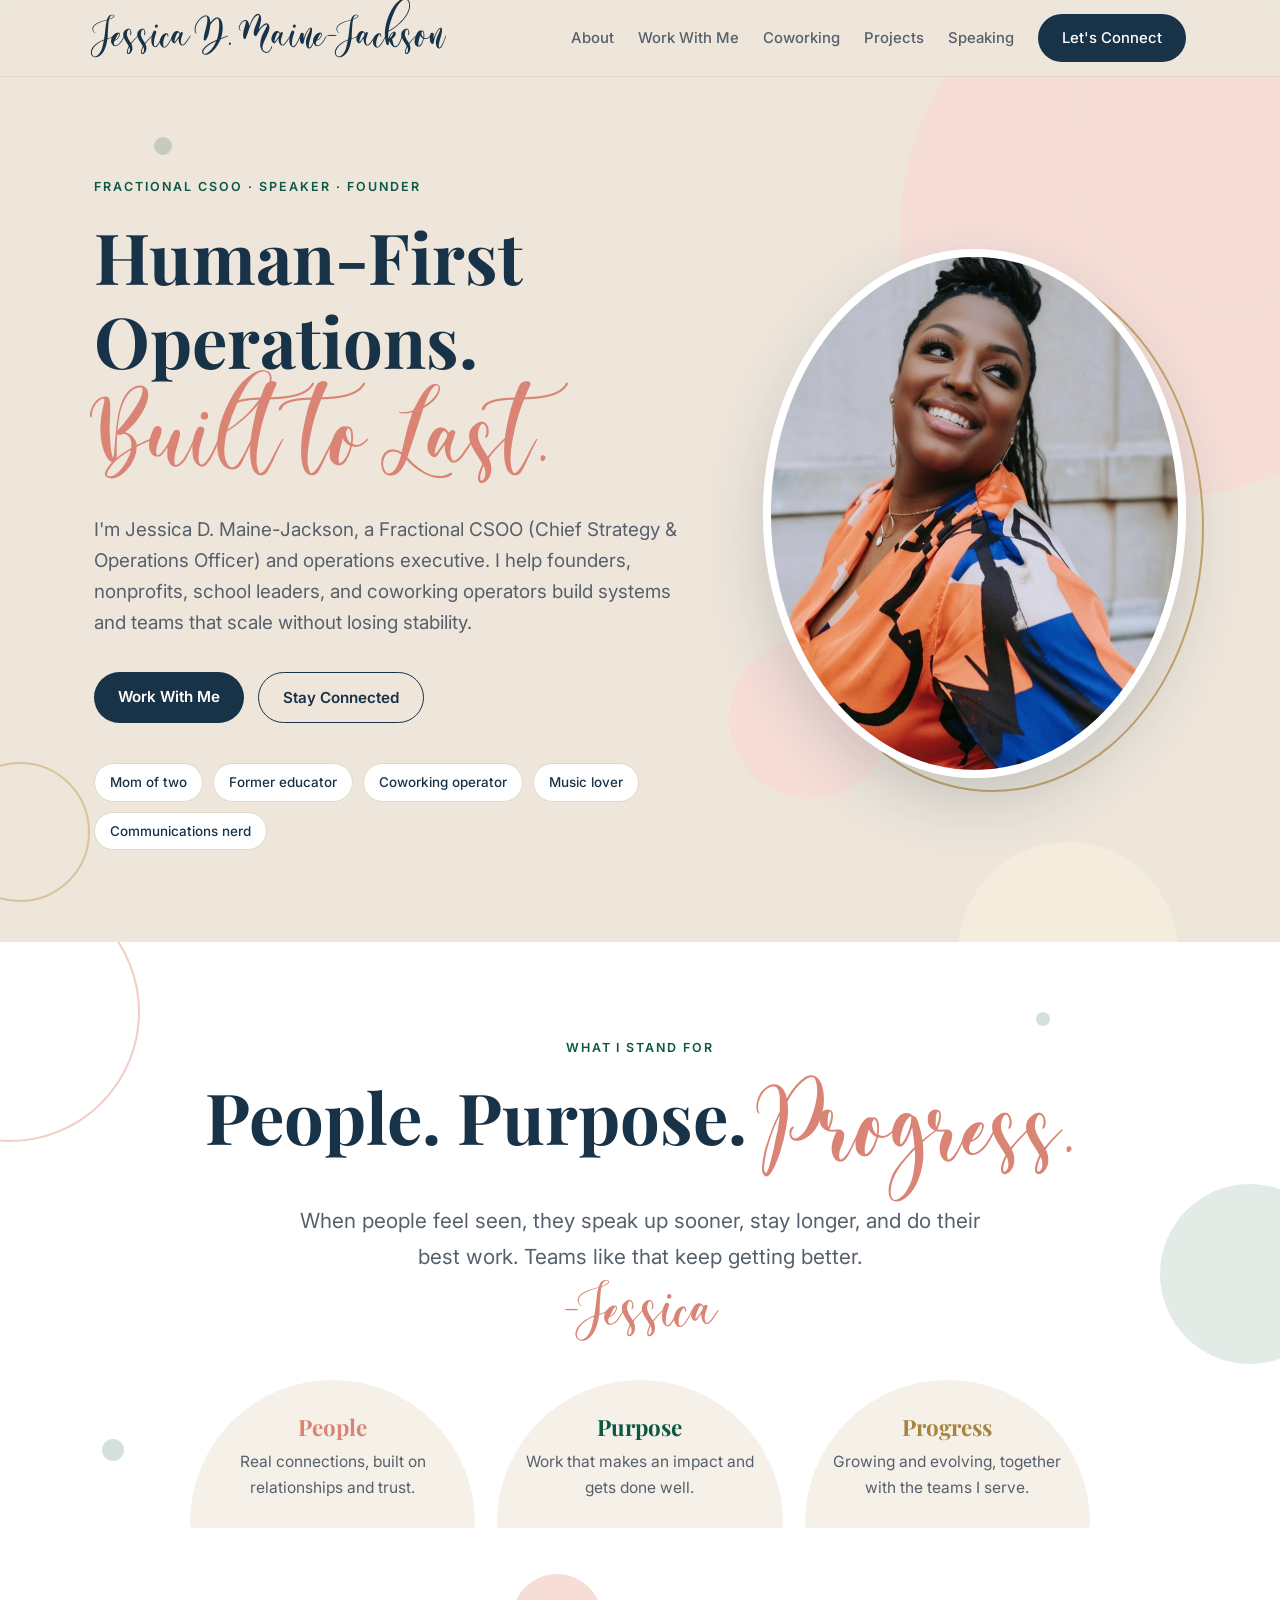
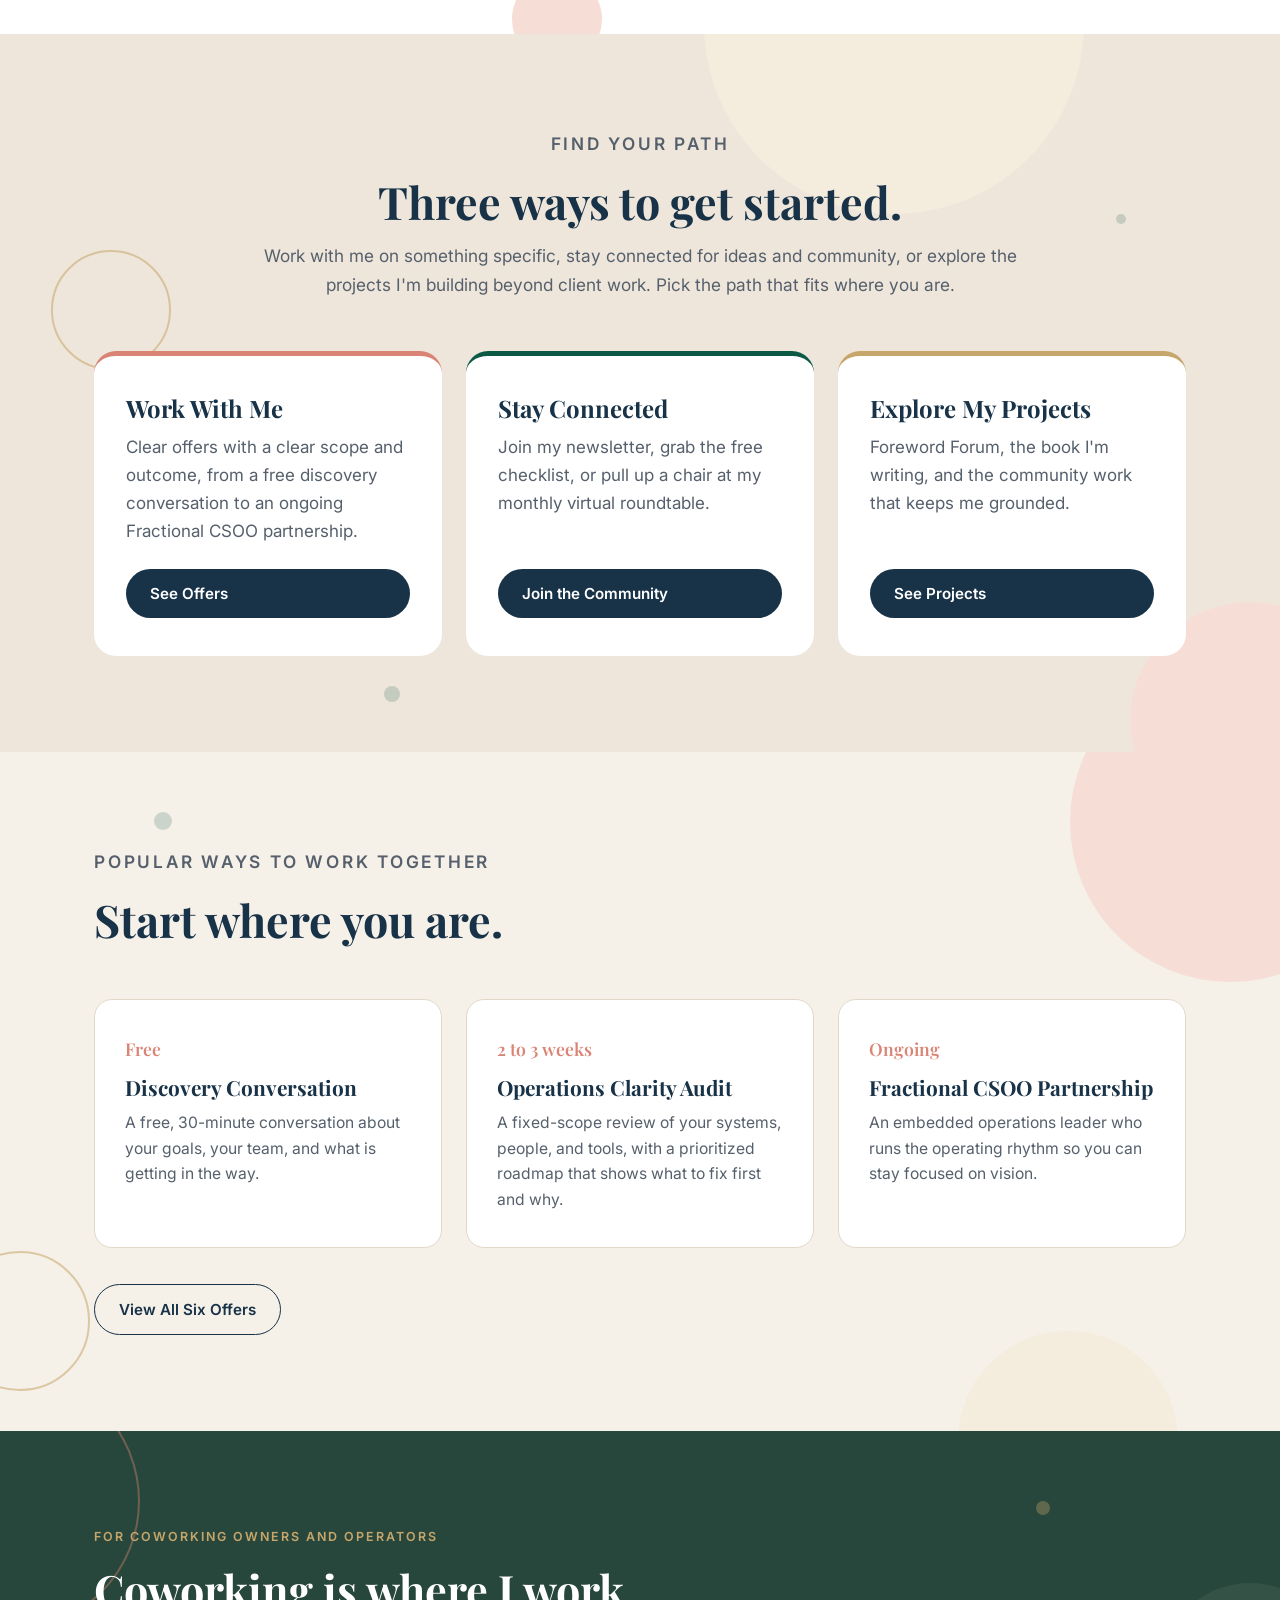
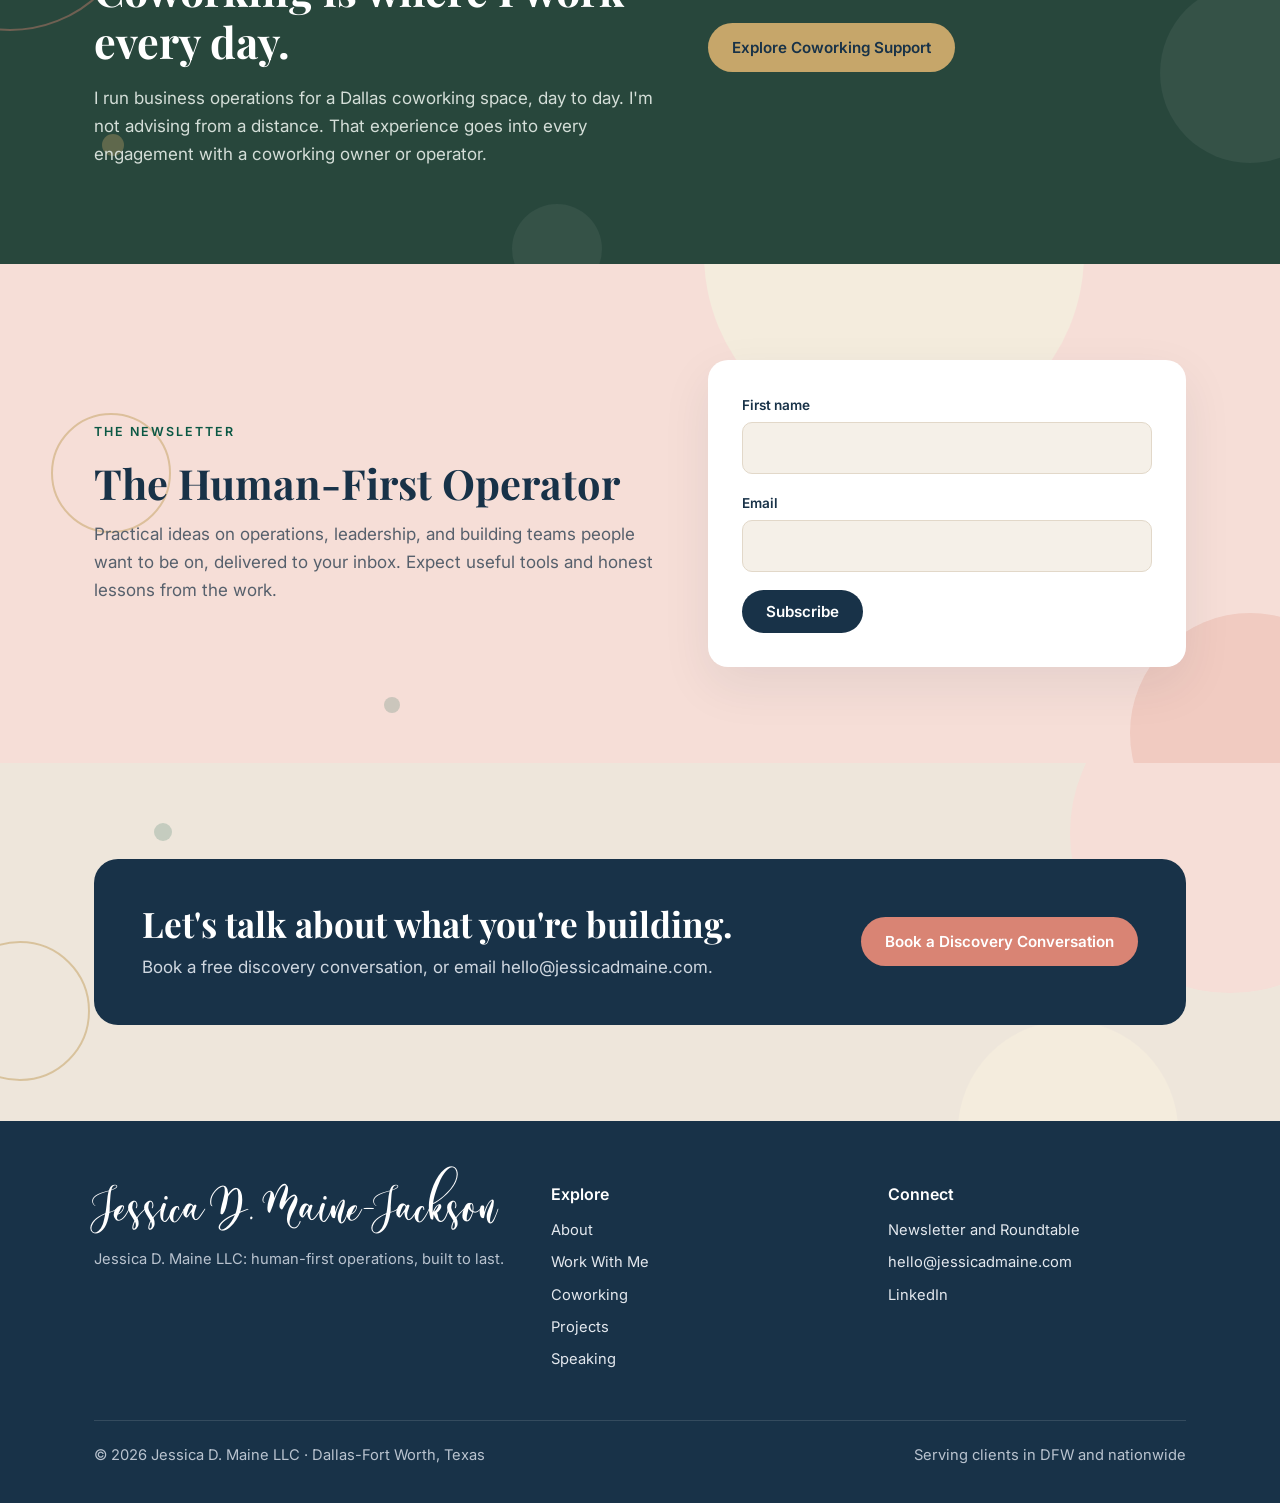
==== index.html @ 0c801dfd "Move -Jessica signature under the brand statement, above the pillars" ====
<!DOCTYPE html>
<html lang="en">
<head>
<meta charset="UTF-8">
<meta name="viewport" content="width=device-width, initial-scale=1.0">
<title>Jessica D. Maine-Jackson | Human-First Operations, Built to Last</title>
<meta name="description" content="Jessica D. Maine-Jackson is a Fractional CSOO (Chief Strategy &amp; Operations Officer) and operations executive helping founders, nonprofits, school leaders, and coworking operators build systems and teams that scale without losing stability.">
<meta property="og:title" content="Jessica D. Maine-Jackson | Human-First Operations. Built to Last.">
<meta property="og:description" content="Fractional CSOO, coworking operator, speaker, and founder. Work with me, stay connected, or explore my projects.">
<meta property="og:url" content="https://jessicadmaine.com">
<link rel="preconnect" href="https://fonts.googleapis.com">
<link rel="preconnect" href="https://fonts.gstatic.com" crossorigin>
<link href="https://fonts.googleapis.com/css2?family=Playfair+Display:ital,wght@0,400;0,600;0,700;1,400&family=Inter:wght@400;500;600&display=swap" rel="stylesheet">
<link rel="stylesheet" href="styles.css">
</head>
<body>

<header>
  <div class="wrap">
    <nav>
      <a href="index.html" class="logo">Jessica D. Maine-Jackson</a>
      <button class="menu-toggle" aria-label="Open menu" onclick="document.querySelector('.links').classList.toggle('open')">&#9776;</button>
      <div class="links">
        <a href="about.html">About</a>
        <a href="work-with-me.html">Work With Me</a>
        <a href="coworking.html">Coworking</a>
        <a href="projects.html">Projects</a>
        <a href="speaking.html">Speaking</a>
        <a href="connect.html" class="btn">Let's Connect</a>
      </div>
    </nav>
  </div>
</header>

<main>
  <section class="hero">
    <div class="bubbles v1" aria-hidden="true"><i class="fill-coral"></i><i class="ring-gold"></i><i class="fill-gold"></i><i class="dot"></i><i class="dot"></i></div>
    <div class="wrap hero-grid">
      <div>
        <p class="eyebrow">Fractional CSOO &middot; Speaker &middot; Founder</p>
        <h1>Human-First Operations. <br><span class="script" style="font-size:1.15em;white-space:nowrap;display:inline-block">Built to Last.</span></h1>
        <p class="lead">I'm Jessica D. Maine-Jackson, a Fractional CSOO (Chief Strategy &amp; Operations Officer) and operations executive. I help founders, nonprofits, school leaders, and coworking operators build systems and teams that scale without losing stability.</p>
        <div class="actions">
          <a href="work-with-me.html" class="btn">Work With Me</a>
          <a href="connect.html" class="btn ghost">Stay Connected</a>
        </div>
        <div class="tags">
          <span>Mom of two</span>
          <span>Former educator</span>
          <span>Coworking operator</span>
          <span>Music lover</span>
          <span>Communications nerd</span>
        </div>
      </div>
      <div class="portrait">
        <img src="images/jessica-headshot.jpg" alt="Jessica D. Maine-Jackson smiling, wearing an orange and blue print top" width="800" height="1000">
      </div>
    </div>
  </section>

  <section class="white">
    <div class="bubbles v2" aria-hidden="true"><i class="ring-coral"></i><i class="fill-sage"></i><i class="fill-coral"></i><i class="dot"></i><i class="dot"></i></div>
    <div class="wrap">
      <p class="eyebrow" style="text-align:center">What I Stand For</p>
      <h2 class="promise-lead">People. Purpose. <span class="script">Progress.</span></h2>
      <p class="promise">When people feel seen, they speak up sooner, stay longer, and do their best work. Teams like that keep getting better.</p>
      <p class="signature promise-sig" style="margin-top:14px">-Jessica</p>
      <div class="pillars">
        <div class="pillar"><h3>People</h3><p>Real connections, built on relationships and trust.</p></div>
        <div class="pillar"><h3>Purpose</h3><p>Work that makes an impact and gets done well.</p></div>
        <div class="pillar"><h3>Progress</h3><p>Growing and evolving, together with the teams I serve.</p></div>
      </div>
    </div>
  </section>

  <section>
    <div class="bubbles v3" aria-hidden="true"><i class="fill-gold"></i><i class="ring-gold"></i><i class="fill-coral"></i><i class="dot"></i><i class="dot"></i></div>
    <div class="wrap">
      <div class="section-head center">
        <p class="eyebrow">Find Your Path</p>
        <h2>Three ways to get started.</h2>
        <p>Work with me on something specific, stay connected for ideas and community, or explore the projects I'm building beyond client work. Pick the path that fits where you are.</p>
      </div>
      <div class="paths">
        <div class="path">
          <h3>Work With Me</h3>
          <p>Clear offers with a clear scope and outcome, from a free discovery conversation to an ongoing Fractional CSOO partnership.</p>
          <a href="work-with-me.html" class="btn">See Offers</a>
        </div>
        <div class="path">
          <h3>Stay Connected</h3>
          <p>Join my newsletter, grab the free checklist, or pull up a chair at my monthly virtual roundtable.</p>
          <a href="connect.html" class="btn">Join the Community</a>
        </div>
        <div class="path">
          <h3>Explore My Projects</h3>
          <p>Foreword Forum, the book I'm writing, and the community work that keeps me grounded.</p>
          <a href="projects.html" class="btn">See Projects</a>
        </div>
      </div>
    </div>
  </section>

  <section class="cream">
    <div class="bubbles v1" aria-hidden="true"><i class="fill-coral"></i><i class="ring-gold"></i><i class="fill-gold"></i><i class="dot"></i><i class="dot"></i></div>
    <div class="wrap">
      <div class="section-head">
        <p class="eyebrow">Popular Ways to Work Together</p>
        <h2>Start where you are.</h2>
      </div>
      <div class="grid-3">
        <div class="card"><div class="num">Free</div><h3>Discovery Conversation</h3><p>A free, 30-minute conversation about your goals, your team, and what is getting in the way.</p></div>
        <div class="card"><div class="num">2 to 3 weeks</div><h3>Operations Clarity Audit</h3><p>A fixed-scope review of your systems, people, and tools, with a prioritized roadmap that shows what to fix first and why.</p></div>
        <div class="card"><div class="num">Ongoing</div><h3>Fractional CSOO Partnership</h3><p>An embedded operations leader who runs the operating rhythm so you can stay focused on vision.</p></div>
      </div>
      <div style="margin-top:36px"><a href="work-with-me.html" class="btn ghost">View All Six Offers</a></div>
    </div>
  </section>

  <section class="dark">
    <div class="bubbles v2" aria-hidden="true"><i class="ring-coral"></i><i class="fill-sage"></i><i class="fill-coral"></i><i class="dot"></i><i class="dot"></i></div>
    <div class="wrap news-strip">
      <div>
        <p class="eyebrow">For Coworking Owners and Operators</p>
        <h2 style="font-size:clamp(2rem,4vw,2.7rem);margin-bottom:16px">Coworking is where I work every day.</h2>
        <p>I run business operations for a Dallas coworking space, day to day. I'm not advising from a distance. That experience goes into every engagement with a coworking owner or operator.</p>
      </div>
      <div class="actions">
        <a href="coworking.html" class="btn gold">Explore Coworking Support</a>
      </div>
    </div>
  </section>

  <section class="coral-bg">
    <div class="bubbles v3" aria-hidden="true"><i class="fill-gold"></i><i class="ring-gold"></i><i class="fill-coral"></i><i class="dot"></i><i class="dot"></i></div>
    <div class="wrap news-strip">
      <div>
        <p class="eyebrow">The Newsletter</p>
        <h2 style="font-size:clamp(2rem,4vw,2.6rem);margin-bottom:12px">The Human-First Operator</h2>
        <p style="color:var(--muted)">Practical ideas on operations, leadership, and building teams people want to be on, delivered to your inbox. Expect useful tools and honest lessons from the work.</p>
      </div>
      <form name="newsletter" method="POST" data-netlify="true" netlify-honeypot="bot-field" class="panel">
        <input type="hidden" name="form-name" value="newsletter">
        <p class="hidden"><label>Leave this blank <input name="bot-field"></label></p>
        <label for="nl-name">First name</label>
        <input id="nl-name" name="first-name">
        <label for="nl-email">Email</label>
        <input id="nl-email" type="email" name="email" required>
        <button type="submit" class="btn">Subscribe</button>
      </form>
    </div>
  </section>

  <section>
    <div class="bubbles v1" aria-hidden="true"><i class="fill-coral"></i><i class="ring-gold"></i><i class="fill-gold"></i><i class="dot"></i><i class="dot"></i></div>
    <div class="wrap">
      <div class="cta-band">
        <div>
          <h2>Let's talk about what you're building.</h2>
          <p>Book a free discovery conversation, or email hello@jessicadmaine.com.</p>
        </div>
        <a href="connect.html#contact" class="btn coral">Book a Discovery Conversation</a>
      </div>
    </div>
  </section>
</main>

<footer>
  <div class="wrap">
    <div class="foot-grid">
      <div>
        <a href="index.html" class="logo">Jessica D. Maine-Jackson</a>
        <p style="margin-top:12px">Jessica D. Maine LLC: human-first operations, built to last.</p>
      </div>
      <div>
        <h4>Explore</h4>
        <ul><li><a href="about.html">About</a></li><li><a href="work-with-me.html">Work With Me</a></li><li><a href="coworking.html">Coworking</a></li><li><a href="projects.html">Projects</a></li><li><a href="speaking.html">Speaking</a></li></ul>
      </div>
      <div>
        <h4>Connect</h4>
        <ul><li><a href="connect.html">Newsletter and Roundtable</a></li><li><a href="mailto:hello@jessicadmaine.com">hello@jessicadmaine.com</a></li><li><a href="https://www.linkedin.com/in/jessicadmaine" target="_blank" rel="noopener">LinkedIn</a></li></ul>
      </div>
    </div>
    <div class="foot-bottom"><span>&copy; 2026 Jessica D. Maine LLC &middot; Dallas-Fort Worth, Texas</span><span>Serving clients in DFW and nationwide</span></div>
  </div>
</footer>

</body>
</html>
---- styles.css ----
/* Jessica D. Maine brand styles
   Palette: Soft Linen, Navy, Muted Coral, Forest Green, Classic Gold, Emerald #0B5844
   Fonts: Almond Whisp (script accents), Playfair Display (headings), Inter (body) */
@font-face{font-family:'Almond Whisp';src:url('fonts/AlmondWhisp.woff2') format('woff2'),url('fonts/AlmondWhisp.woff') format('woff');font-weight:400;font-style:normal;font-display:swap}
:root{
  --linen:#EEE6DB; --navy:#183248; --coral:#D98474; --forest:#28473C; --gold:#C6A66A; --emerald:#0B5844;
  --ink:#132536; --gold-soft:#F4ECDD; --coral-soft:#F6DED7; --cream:#F5F0E8; --stone:#E2D8C9;
  --muted:#56606c; --white:#fff; --sage:#E3EBE6;
}
*{box-sizing:border-box;margin:0;padding:0}
html{scroll-behavior:smooth}
body{font-family:Inter,system-ui,sans-serif;color:var(--ink);background:var(--linen);line-height:1.65;font-size:17px}
h1,h2,h3,h4{font-family:'Playfair Display',Georgia,serif;color:var(--navy);line-height:1.2}
a{color:inherit}
img{max-width:100%;display:block}
.wrap{max-width:1140px;margin:0 auto;padding:0 24px}
.script{font-family:'Almond Whisp',cursive;font-weight:400;color:var(--coral)}
.signature{font-family:'Almond Whisp',cursive;font-size:3rem;color:var(--coral);line-height:1;margin-top:24px}
.eyebrow{text-transform:uppercase;letter-spacing:.16em;font-size:.78rem;font-weight:600;color:var(--emerald);margin-bottom:16px}
.dark .eyebrow{color:var(--gold)}

/* Header */
header{position:sticky;top:0;z-index:30;background:rgba(238,230,219,.95);backdrop-filter:blur(6px);border-bottom:1px solid var(--stone)}
nav{display:flex;align-items:center;justify-content:space-between;height:76px}
.logo{font-family:'Almond Whisp',cursive;font-size:2.1rem;color:var(--navy);text-decoration:none;line-height:1.3;white-space:nowrap}
.logo span{color:var(--coral)}
.links{display:flex;gap:24px;align-items:center}
.links a{text-decoration:none;font-size:.93rem;font-weight:500;color:var(--muted)}
.links a:hover,.links a.active{color:var(--navy)}
.links a.active{border-bottom:2px solid var(--coral);padding-bottom:2px}
.menu-toggle{display:none;background:none;border:none;font-size:1.6rem;color:var(--navy);cursor:pointer}

/* Buttons */
.btn{display:inline-block;background:var(--navy);color:var(--white)!important;padding:12px 24px;border-radius:999px;text-decoration:none;font-weight:600;font-size:.95rem;border:none;cursor:pointer;transition:background .2s;font-family:Inter,sans-serif}
.btn:hover{background:var(--coral)}
.btn.ghost{background:transparent;color:var(--navy)!important;border:1.5px solid var(--navy)}
.btn.ghost:hover{background:var(--navy);color:var(--white)!important}
.btn.gold{background:var(--gold);color:var(--navy)!important}
.btn.gold:hover{background:var(--white)}
.btn.coral{background:var(--coral)}
.btn.coral:hover{background:var(--navy)}
.actions{display:flex;gap:14px;flex-wrap:wrap}

/* Sections */
section{padding:96px 0}
.section-head{max-width:760px;margin-bottom:52px}
.section-head.center{margin-left:auto;margin-right:auto;text-align:center}
.section-head h2{font-size:clamp(2rem,4vw,2.8rem);margin-bottom:14px}
.section-head p{color:var(--muted);font-size:1.08rem}
.white{background:var(--white)}
.cream{background:var(--cream)}
.sage{background:var(--sage)}
.coral-bg{background:var(--coral-soft)}
.dark{background:var(--forest);color:#eef2ef}
.dark.navy{background:var(--navy)}
.dark h2,.dark h3{color:var(--white)}
.dark p{color:#d4ded8}

/* Hero */
.hero{padding:100px 0 92px;position:relative;overflow:hidden}
.hero:after{content:"";position:absolute;right:-160px;top:-120px;width:540px;height:540px;border-radius:50%;background:var(--coral-soft);z-index:-1}
.hero-grid{display:grid;grid-template-columns:1.45fr 1fr;gap:56px;align-items:center}
.hero h1{font-size:clamp(2.6rem,6vw,4.4rem);margin-bottom:24px}
.hero p.lead{font-size:1.18rem;color:var(--muted);max-width:640px;margin-bottom:34px}
.page-hero{padding:88px 0 64px}
.page-hero h1{font-size:clamp(2.4rem,5vw,3.6rem);margin-bottom:18px;max-width:820px}
.page-hero p{font-size:1.15rem;color:var(--muted);max-width:720px}
.portrait{position:relative;aspect-ratio:4/5;width:100%;max-width:440px;margin:0 auto}
.portrait:before{content:"";position:absolute;inset:0;border-radius:50%;border:2px solid var(--gold);transform:translate(18px,14px);z-index:0}
.portrait:after{content:"";position:absolute;width:38%;aspect-ratio:1;border-radius:50%;background:var(--coral-soft);left:-8%;bottom:-4%;z-index:0}
.portrait img{position:relative;z-index:1;width:100%;height:100%;object-fit:cover;object-position:50% 20%;border-radius:50%;border:8px solid var(--white);box-shadow:0 24px 60px rgba(24,50,72,.18)}
.portrait.small{max-width:280px;margin:0 0 36px}
.tags{display:flex;flex-wrap:wrap;gap:10px;margin-top:40px}
.tags span{background:var(--white);border:1px solid var(--stone);border-radius:999px;padding:7px 15px;font-size:.84rem;font-weight:500;color:var(--navy)}

/* Brand promise */
.promise{font-family:'Playfair Display',serif;font-size:clamp(1.5rem,3vw,2.1rem);line-height:1.45;color:var(--navy);max-width:900px;margin:0 auto;text-align:center}
.promise-sig{text-align:center}

/* Three paths */
.paths{display:grid;grid-template-columns:repeat(3,1fr);gap:24px}
.path{background:var(--white);border-radius:22px;padding:38px 32px;display:flex;flex-direction:column;border-top:5px solid var(--coral)}
.path:nth-child(2){border-top-color:var(--emerald)}
.path:nth-child(3){border-top-color:var(--gold)}
.path h3{font-size:1.5rem;margin-bottom:10px}
.path p{color:var(--muted);margin-bottom:24px;flex:1}

/* Cards */
.grid-2{display:grid;grid-template-columns:1fr 1fr;gap:24px}
.grid-3{display:grid;grid-template-columns:repeat(3,1fr);gap:24px}
.grid-4{display:grid;grid-template-columns:repeat(4,1fr);gap:22px}
.card{background:var(--white);border:1px solid var(--stone);border-radius:18px;padding:34px 30px;transition:transform .2s,box-shadow .2s}
.card:hover{transform:translateY(-4px);box-shadow:0 16px 40px rgba(24,50,72,.08)}
.card .num{font-family:'Playfair Display',serif;color:var(--coral);font-size:1.1rem;font-weight:600;margin-bottom:12px}
.card h3{font-size:1.3rem;margin-bottom:10px}
.card p{color:var(--muted);font-size:.98rem}
.dark .card-outline{border:1px solid rgba(255,255,255,.2);border-radius:18px;padding:30px}
.dark .card-outline .num{font-family:'Playfair Display',serif;color:var(--gold);font-weight:600;margin-bottom:10px}
.dark .card-outline h3{font-size:1.25rem;margin-bottom:10px}
.dark .card-outline p{font-size:.97rem}

/* Offers */
.offers{display:grid;grid-template-columns:repeat(2,1fr);gap:28px}
.offer{background:var(--white);border-radius:22px;padding:40px 36px;display:flex;flex-direction:column;border:1px solid var(--stone);position:relative}
.offer.featured{border:2px solid var(--coral)}
.offer .badge{position:absolute;top:-13px;left:32px;background:var(--coral);color:var(--white);font-size:.75rem;font-weight:600;letter-spacing:.08em;text-transform:uppercase;padding:5px 12px;border-radius:999px}
.offer h3{font-size:1.55rem;margin-bottom:6px}
.offer .for{font-style:italic;color:var(--emerald);font-size:.95rem;margin-bottom:16px}
.offer p{color:var(--muted);margin-bottom:18px}
.offer ul{list-style:none;margin-bottom:26px;flex:1}
.offer li{padding:7px 0 7px 26px;position:relative;font-size:.95rem;border-bottom:1px solid var(--cream)}
.offer li:before{content:"";position:absolute;left:0;top:15px;width:10px;height:10px;border-radius:50%;background:var(--gold)}
.offer .price{display:flex;justify-content:space-between;align-items:center;gap:16px;flex-wrap:wrap;padding-top:20px;border-top:1px solid var(--stone)}
.offer .price strong{font-family:'Playfair Display',serif;font-size:1.25rem;color:var(--navy)}
.offer .price small{display:block;font-size:.78rem;color:var(--muted);font-weight:500;text-transform:uppercase;letter-spacing:.08em}

/* FAQ */
.faq{max-width:820px;margin:0 auto}
.faq details{background:var(--white);border-radius:14px;padding:20px 26px;margin-bottom:14px;border:1px solid var(--stone)}
.faq summary{font-family:'Playfair Display',serif;font-size:1.15rem;color:var(--navy);cursor:pointer;font-weight:600}
.faq details p{margin-top:12px;color:var(--muted)}

/* About */
.about-grid{display:grid;grid-template-columns:1fr 1.5fr;gap:64px;align-items:start}
.quote{font-family:'Playfair Display',Georgia,serif;font-style:italic;font-size:1.9rem;line-height:1.35;color:var(--navy);border-left:4px solid var(--coral);padding-left:24px;position:sticky;top:120px}
.prose p{margin-bottom:18px}
.stats{display:grid;grid-template-columns:repeat(3,1fr);gap:18px;margin:30px 0}
.stat{background:var(--cream);border-radius:14px;padding:22px;text-align:center}
.stat strong{display:block;font-family:'Playfair Display',serif;font-size:2rem;color:var(--emerald)}
.stat small{color:var(--muted);font-size:.85rem}
.creds{display:flex;flex-wrap:wrap;gap:10px}
.creds span{background:var(--gold-soft);border-radius:999px;padding:7px 15px;font-size:.84rem;font-weight:600;color:var(--navy)}
.human-card{background:var(--white);border-radius:20px;padding:30px 26px}
.human-card .icon{width:46px;height:46px;border-radius:50%;background:var(--coral-soft);display:flex;align-items:center;justify-content:center;font-family:'Playfair Display',serif;font-size:1.3rem;color:var(--emerald);margin-bottom:18px}
.human-card h3{font-size:1.2rem;margin-bottom:10px}
.human-card p{color:var(--muted);font-size:.95rem}
.approach div.step{border-top:3px solid var(--gold);padding-top:22px}
.approach h3{font-size:1.35rem;margin-bottom:10px}
.approach p{color:var(--muted)}

/* Projects */
.project{display:grid;grid-template-columns:1fr 1.4fr;gap:48px;align-items:center;background:var(--white);border-radius:24px;padding:48px;margin-bottom:28px}
.project .visual{aspect-ratio:4/3;border-radius:18px;display:flex;align-items:center;justify-content:center;text-align:center;padding:24px}
.project .visual span{font-family:'Almond Whisp',cursive;font-size:3rem;line-height:1.1}
.project .status{display:inline-block;font-size:.75rem;font-weight:600;letter-spacing:.1em;text-transform:uppercase;padding:5px 12px;border-radius:999px;margin-bottom:14px}
.status.live{background:var(--sage);color:var(--emerald)}
.status.progress{background:var(--gold-soft);color:#8a6a2c}
.status.ongoing{background:var(--coral-soft);color:#a24f3f}
.project h3{font-size:1.8rem;margin-bottom:12px}
.project p{color:var(--muted);margin-bottom:22px}

/* Connect blocks */
.connect-block{background:var(--white);border-radius:22px;padding:38px 34px;display:flex;flex-direction:column}
.connect-block h3{font-size:1.5rem;margin-bottom:10px}
.connect-block p{color:var(--muted);margin-bottom:20px}
.connect-block form{margin-top:auto;padding:0;box-shadow:none;background:none}
.inline-form{display:flex;gap:10px;flex-wrap:wrap}
.inline-form input{flex:1;min-width:180px;margin-bottom:0}
.topics{display:grid;grid-template-columns:1fr 1fr;gap:20px}
.topic{background:var(--white);border-radius:18px;padding:28px;border-left:4px solid var(--coral)}
.topic h3{font-size:1.2rem;margin-bottom:8px}
.topic p{color:var(--muted);font-size:.96rem}

/* Forms */
form.panel{background:var(--white);border-radius:20px;padding:34px;box-shadow:0 18px 50px rgba(24,50,72,.08)}
label{display:block;font-size:.85rem;font-weight:600;color:var(--navy);margin-bottom:6px}
input,select,textarea{width:100%;font:inherit;font-size:.97rem;padding:12px 14px;border:1px solid var(--stone);border-radius:10px;margin-bottom:18px;background:var(--cream)}
input:focus,select:focus,textarea:focus{outline:2px solid var(--coral);border-color:transparent}
textarea{min-height:120px;resize:vertical}
.hidden{display:none}
.contact-grid{display:grid;grid-template-columns:1fr 1fr;gap:56px}

/* CTA band */
.cta-band{display:flex;justify-content:space-between;align-items:center;gap:24px;flex-wrap:wrap;background:var(--navy);border-radius:24px;padding:44px 48px}
.cta-band h2{color:var(--white);font-size:clamp(1.6rem,3vw,2.2rem);max-width:640px}
.cta-band p{color:#cfd7e0;margin-top:8px}

/* Newsletter strip */
.news-strip{display:grid;grid-template-columns:1.2fr 1fr;gap:40px;align-items:center}

/* Footer */
footer{background:var(--navy);color:#b9c3cf;padding:64px 0 36px;font-size:.92rem}
.foot-grid{display:grid;grid-template-columns:1.4fr 1fr 1fr;gap:40px;margin-bottom:40px}
footer .logo{color:var(--white);font-size:2.4rem}
footer h4{color:var(--white);font-size:1rem;margin-bottom:14px;font-family:Inter,sans-serif;font-weight:600}
footer ul{list-style:none}
footer li{margin-bottom:8px}
footer a{color:#e3e8ee;text-decoration:none}
footer a:hover{color:var(--gold)}
.foot-bottom{border-top:1px solid rgba(255,255,255,.12);padding-top:22px;display:flex;justify-content:space-between;flex-wrap:wrap;gap:12px}

@media (max-width:980px){
  .hero-grid,.about-grid,.contact-grid,.project,.news-strip{grid-template-columns:1fr;gap:36px}
  .portrait{max-width:340px}
  .quote{position:static}
  .grid-3,.grid-4,.paths{grid-template-columns:1fr 1fr}
  .offers,.topics{grid-template-columns:1fr}
  .foot-grid{grid-template-columns:1fr 1fr}
  .menu-toggle{display:block}
  .links{display:none;position:absolute;top:76px;left:0;right:0;background:var(--linen);flex-direction:column;padding:24px;border-bottom:1px solid var(--stone)}
  .links.open{display:flex}
  .project{padding:32px}
}
@media (max-width:640px){
  .grid-2,.grid-3,.grid-4,.paths,.stats,.foot-grid{grid-template-columns:1fr}
  section{padding:72px 0}
  .hero{padding:64px 0}
  .cta-band{padding:32px}
}

/* Decorative background bubbles */
section{position:relative;overflow:hidden}
section>.wrap{position:relative;z-index:1}
.bubbles{position:absolute;inset:0;pointer-events:none;z-index:0}
.bubbles i{position:absolute;display:block;border-radius:50%}
.bubbles i.fill-coral{background:var(--coral-soft)}
.bubbles i.fill-gold{background:var(--gold-soft)}
.bubbles i.fill-sage{background:var(--sage)}
.bubbles i.ring-gold{border:2px solid var(--gold);opacity:.55}
.bubbles i.ring-coral{border:2px solid var(--coral);opacity:.4}
.bubbles i.dot{background:var(--emerald);opacity:.18}
.white .bubbles i.fill-gold,.cream .bubbles i.fill-gold{background:var(--gold-soft)}
.sage .bubbles i.fill-sage{background:#d3dfd7}
.coral-bg .bubbles i.fill-coral{background:#f1cbc1}
.dark .bubbles i.fill-coral,.dark .bubbles i.fill-gold,.dark .bubbles i.fill-sage{background:rgba(255,255,255,.06)}
.dark .bubbles i.dot{background:var(--gold);opacity:.35}
.bubbles.v1 i:nth-child(1){width:320px;height:320px;right:-110px;top:-90px}
.bubbles.v1 i:nth-child(2){width:140px;height:140px;left:-50px;bottom:40px}
.bubbles.v1 i:nth-child(3){width:220px;height:220px;right:8%;bottom:-120px}
.bubbles.v1 i:nth-child(4){width:18px;height:18px;left:12%;top:60px}
.bubbles.v1 i:nth-child(5){width:12px;height:12px;right:30%;top:40%}
.bubbles.v2 i:nth-child(1){width:260px;height:260px;left:-120px;top:-60px}
.bubbles.v2 i:nth-child(2){width:180px;height:180px;right:-60px;top:35%}
.bubbles.v2 i:nth-child(3){width:90px;height:90px;left:40%;bottom:-30px}
.bubbles.v2 i:nth-child(4){width:14px;height:14px;right:18%;top:70px}
.bubbles.v2 i:nth-child(5){width:22px;height:22px;left:8%;bottom:25%}
.bubbles.v3 i:nth-child(1){width:380px;height:380px;left:55%;top:-200px}
.bubbles.v3 i:nth-child(2){width:120px;height:120px;left:4%;top:30%}
.bubbles.v3 i:nth-child(3){width:240px;height:240px;right:-90px;bottom:-90px}
.bubbles.v3 i:nth-child(4){width:16px;height:16px;left:30%;bottom:50px}
.bubbles.v3 i:nth-child(5){width:10px;height:10px;right:12%;top:25%}
@media (max-width:640px){.bubbles i:nth-child(1){transform:scale(.6)}.bubbles i:nth-child(3){transform:scale(.6)}}

/* Brand promise: People. Purpose. Progress. */
.promise-lead{text-align:center;font-size:clamp(2.6rem,6vw,4.4rem);margin-bottom:22px}
.promise-lead .script{font-size:1.15em;white-space:nowrap}
.promise{font-family:Inter,system-ui,sans-serif;font-size:clamp(1.1rem,2vw,1.3rem);line-height:1.7;color:var(--muted);max-width:720px}
.pillars{display:grid;grid-template-columns:repeat(3,1fr);gap:22px;max-width:900px;margin:44px auto 10px}
.pillar{text-align:center;background:var(--cream);border-radius:999px 999px 24px 24px;padding:34px 22px 28px}
.pillar h3{font-size:1.4rem;margin-bottom:8px}
.pillar:nth-child(1) h3{color:var(--coral)}
.pillar:nth-child(2) h3{color:var(--emerald)}
.pillar:nth-child(3) h3{color:#a7843f}
.pillar p{color:var(--muted);font-size:.97rem}
@media (max-width:760px){.pillars{grid-template-columns:1fr}}
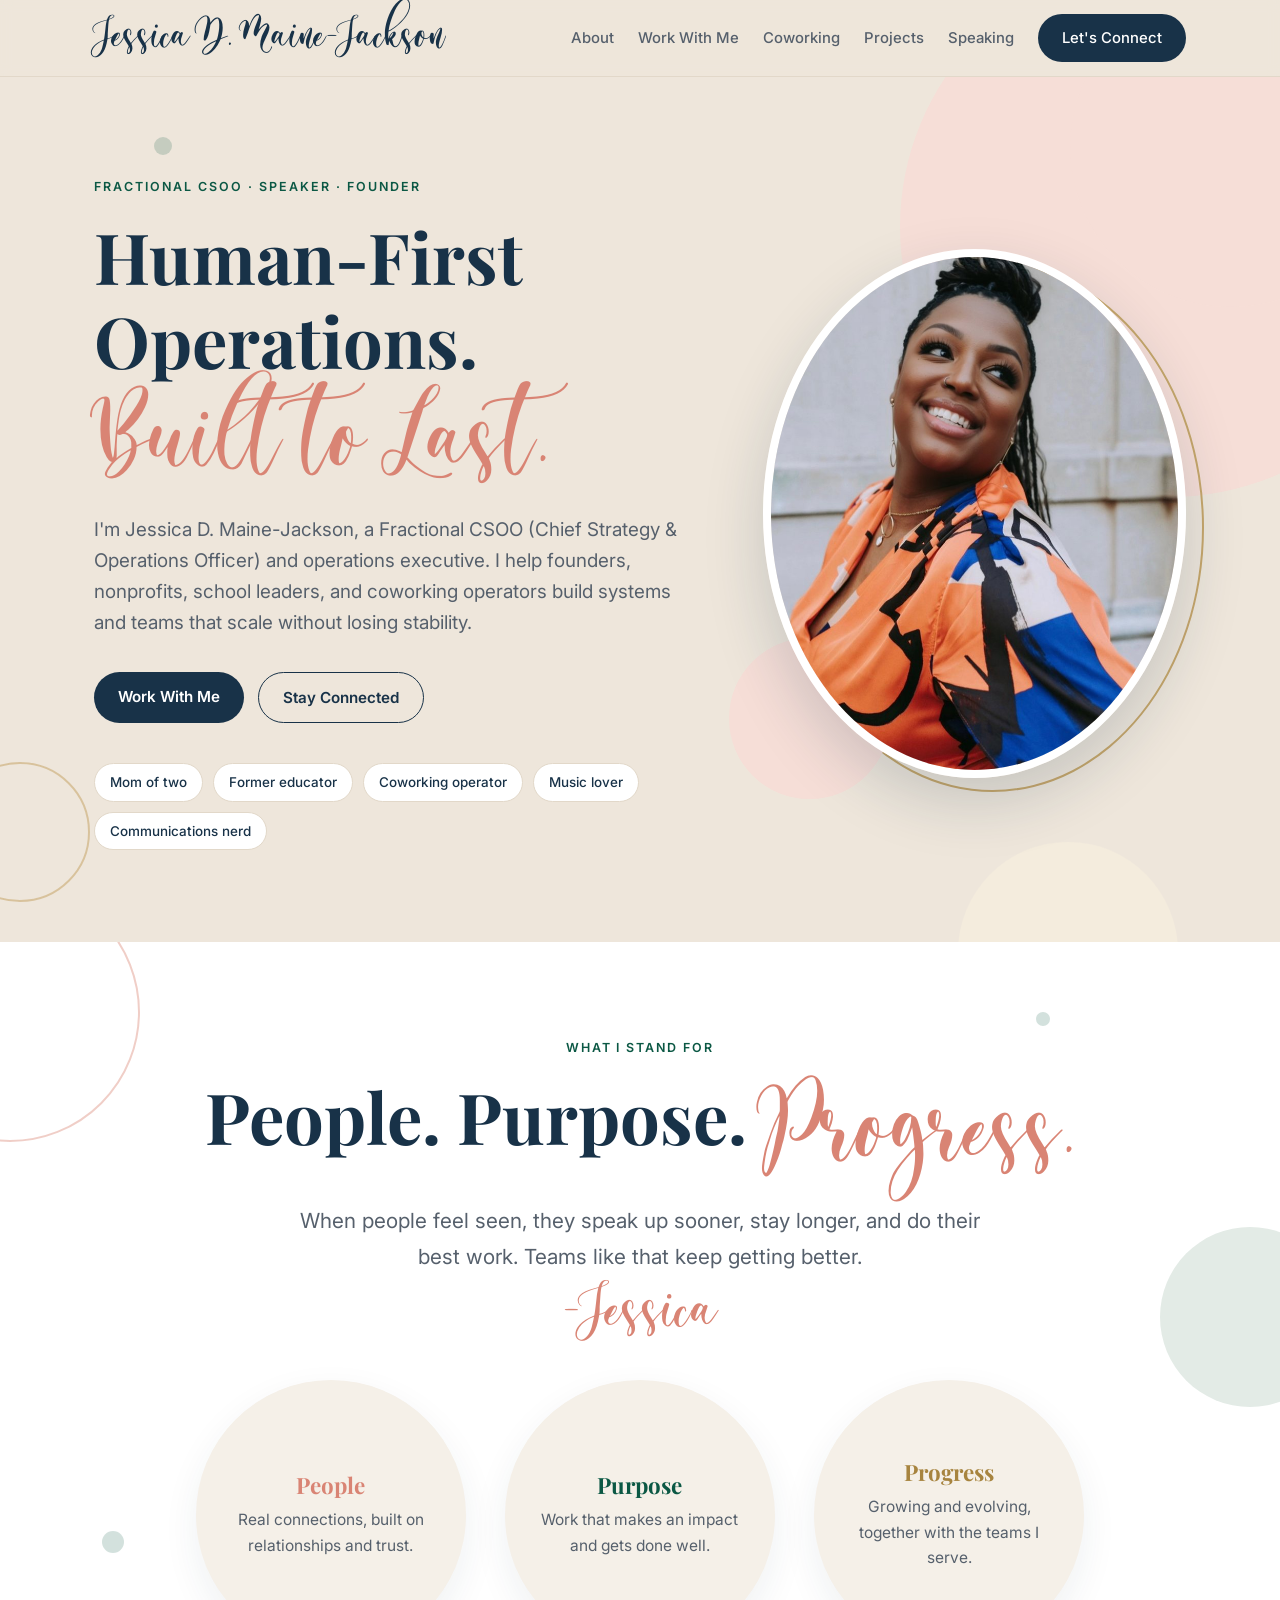
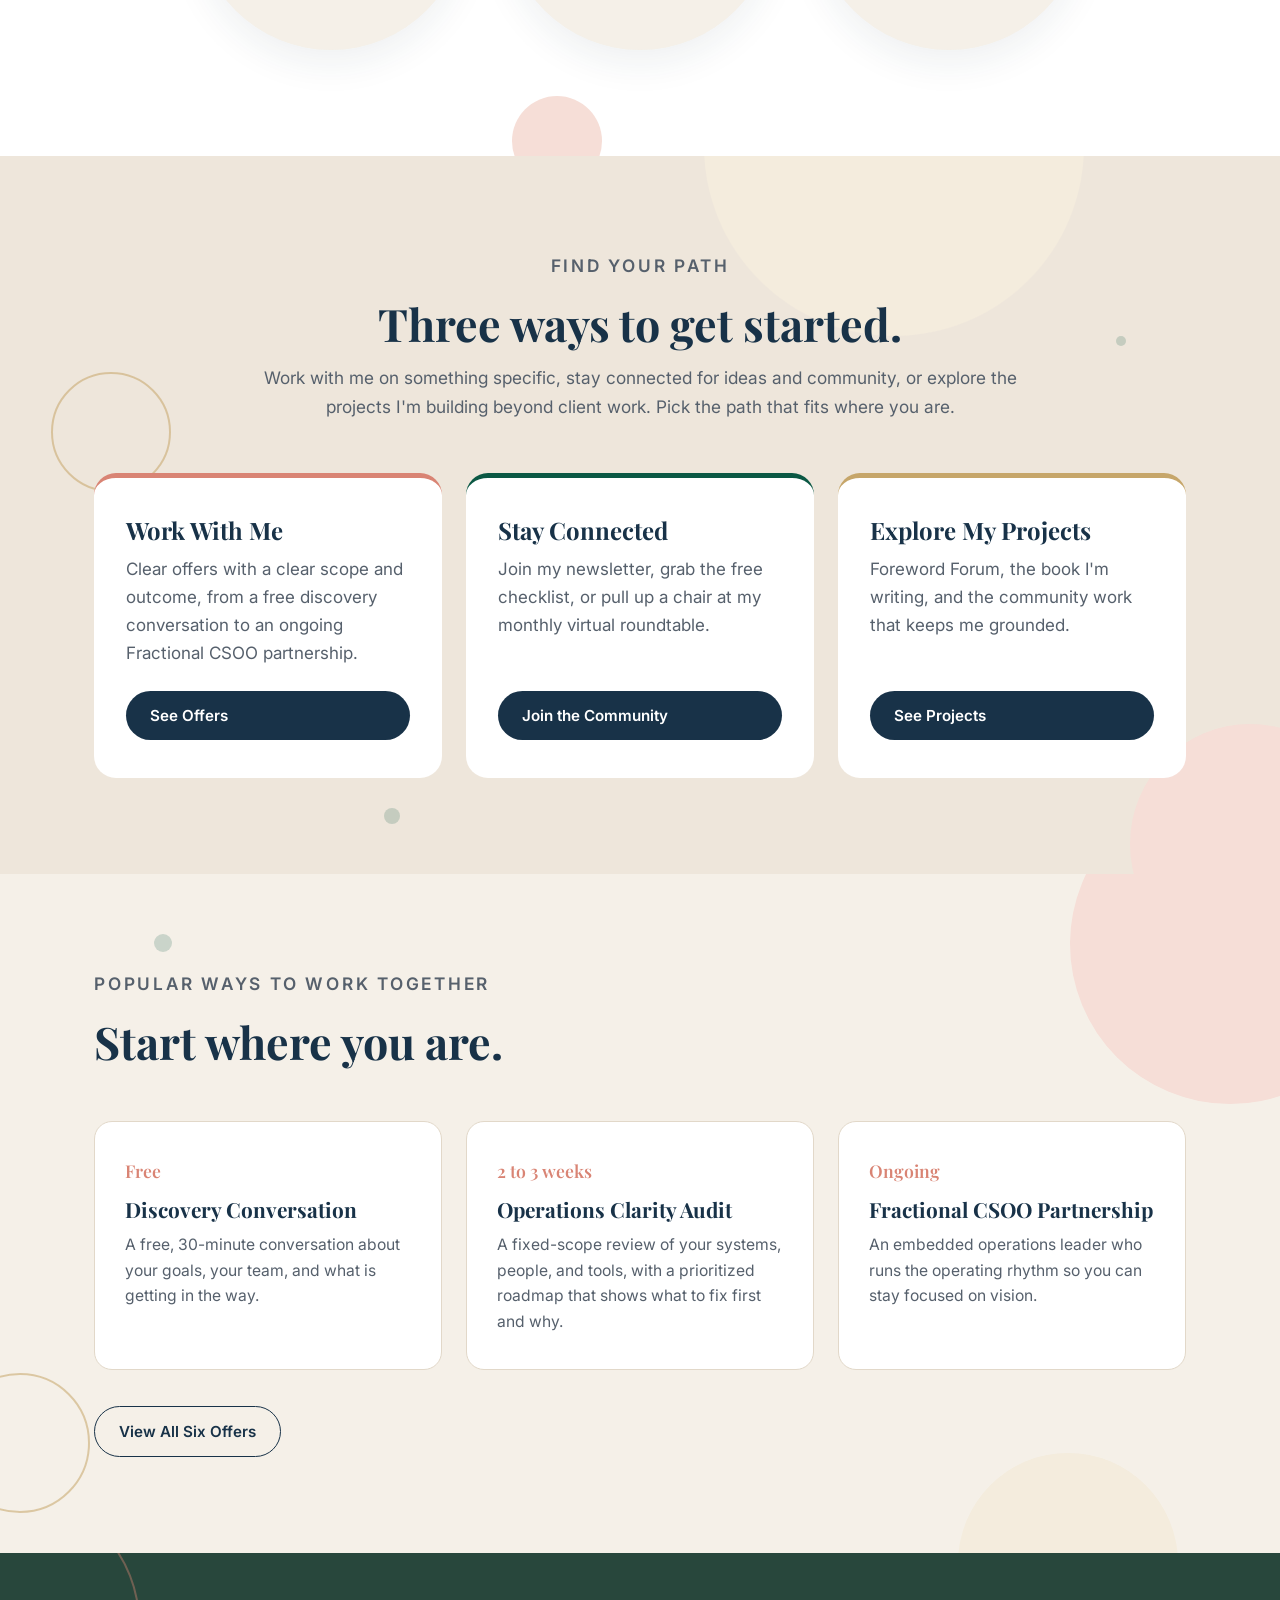
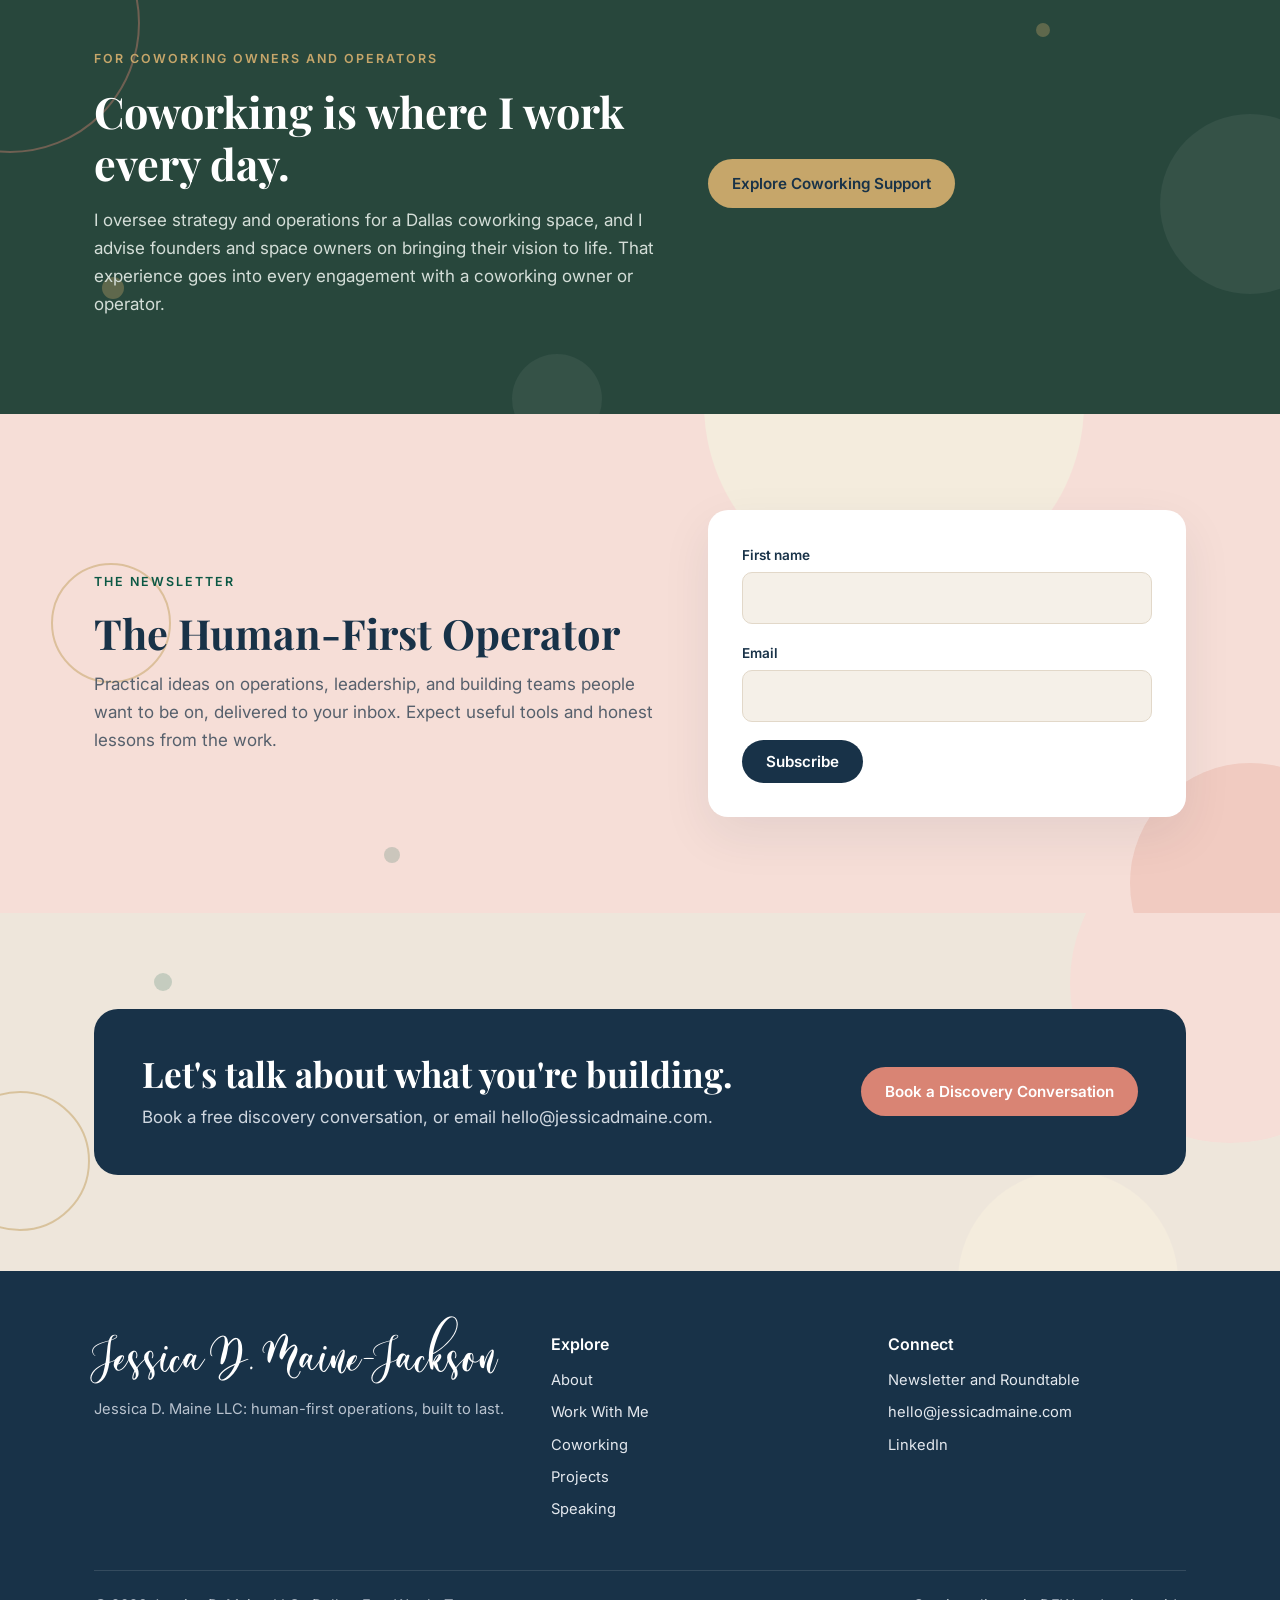
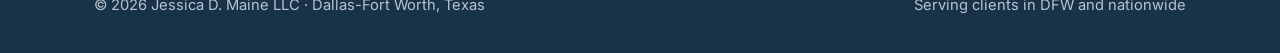
==== commit f8fcf367: "Correct coworking role: oversee strategy and operations, advise founders and space owners" ====
--- a/index.html
+++ b/index.html
@@ -123,7 +123,7 @@
       <div>
         <p class="eyebrow">For Coworking Owners and Operators</p>
         <h2 style="font-size:clamp(2rem,4vw,2.7rem);margin-bottom:16px">Coworking is where I work every day.</h2>
-        <p>I run business operations for a Dallas coworking space, day to day. I'm not advising from a distance. That experience goes into every engagement with a coworking owner or operator.</p>
+        <p>I oversee strategy and operations for a Dallas coworking space, and I advise founders and space owners on bringing their vision to life. That experience goes into every engagement with a coworking owner or operator.</p>
       </div>
       <div class="actions">
         <a href="coworking.html" class="btn gold">Explore Coworking Support</a>
--- a/styles.css
+++ b/styles.css
@@ -245,11 +245,14 @@
 .promise-lead{text-align:center;font-size:clamp(2.6rem,6vw,4.4rem);margin-bottom:22px}
 .promise-lead .script{font-size:1.15em;white-space:nowrap}
 .promise{font-family:Inter,system-ui,sans-serif;font-size:clamp(1.1rem,2vw,1.3rem);line-height:1.7;color:var(--muted);max-width:720px}
-.pillars{display:grid;grid-template-columns:repeat(3,1fr);gap:22px;max-width:900px;margin:44px auto 10px}
-.pillar{text-align:center;background:var(--cream);border-radius:999px 999px 24px 24px;padding:34px 22px 28px}
+.pillars{display:grid;grid-template-columns:repeat(3,1fr);gap:28px;max-width:900px;margin:44px auto 10px;justify-items:center}
+.pillar{text-align:center;background:var(--cream);border-radius:50%;aspect-ratio:1/1;width:100%;max-width:270px;margin:0 auto;display:flex;flex-direction:column;align-items:center;justify-content:center;padding:34px;box-shadow:0 14px 36px rgba(24,50,72,.07)}
 .pillar h3{font-size:1.4rem;margin-bottom:8px}
 .pillar:nth-child(1) h3{color:var(--coral)}
 .pillar:nth-child(2) h3{color:var(--emerald)}
 .pillar:nth-child(3) h3{color:#a7843f}
 .pillar p{color:var(--muted);font-size:.97rem}
-@media (max-width:760px){.pillars{grid-template-columns:1fr}}
+@media (max-width:760px){.pillars{grid-template-columns:1fr}.pillar{max-width:250px}}
+
+/* Keep script phrases together on one line */
+h1 .script,h2 .script{white-space:nowrap;display:inline-block}
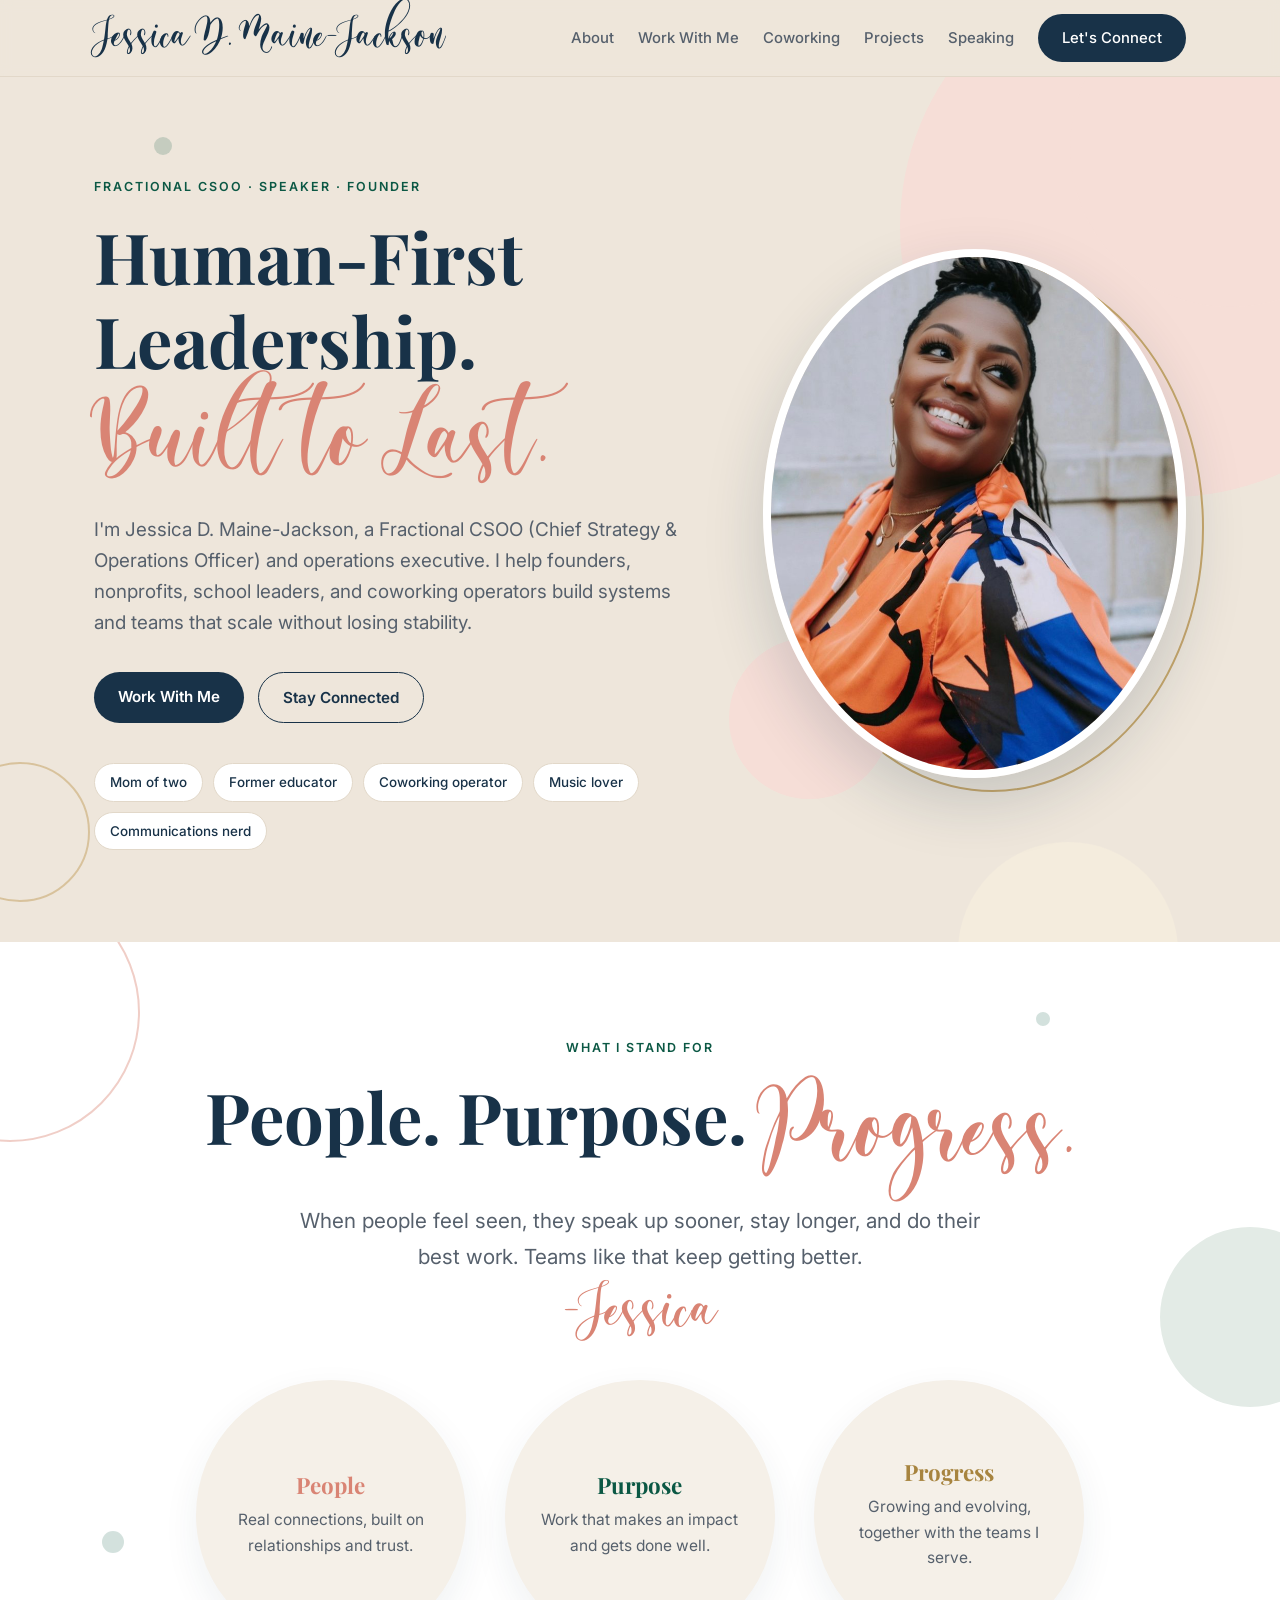
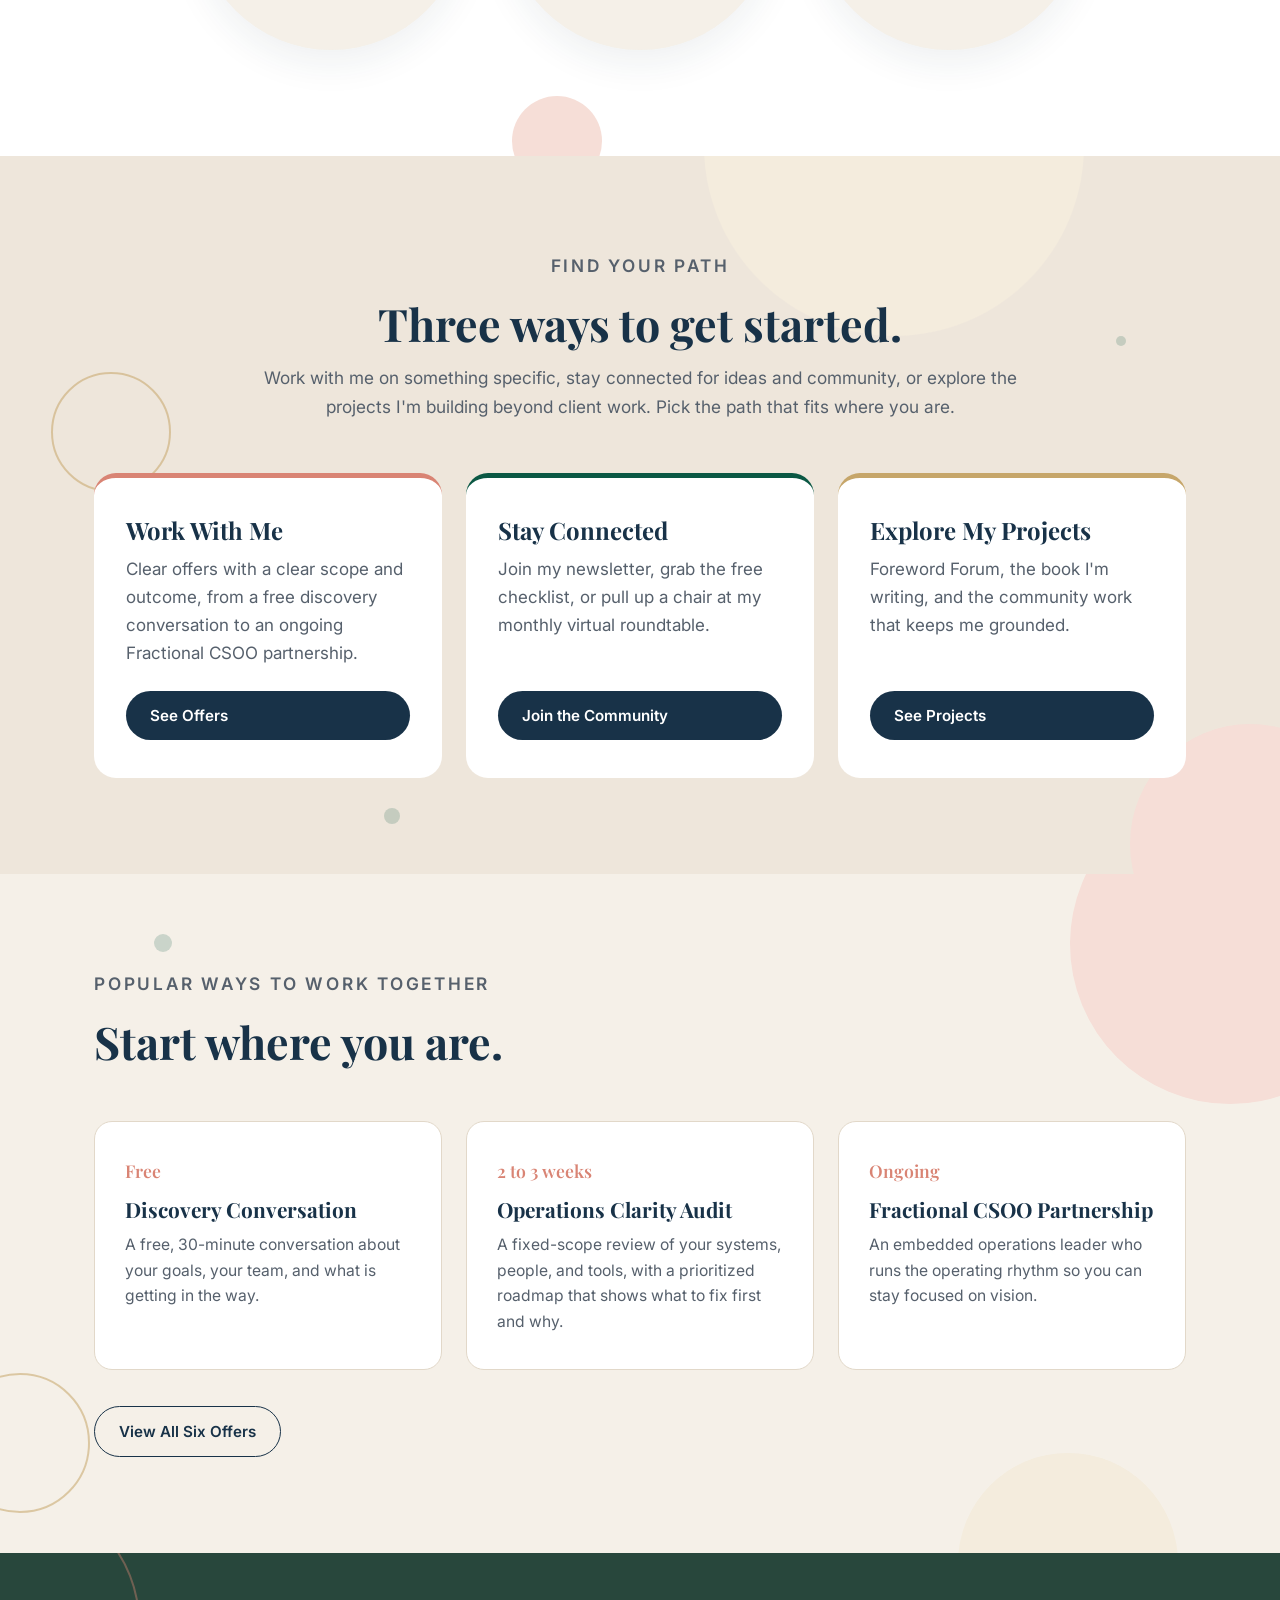
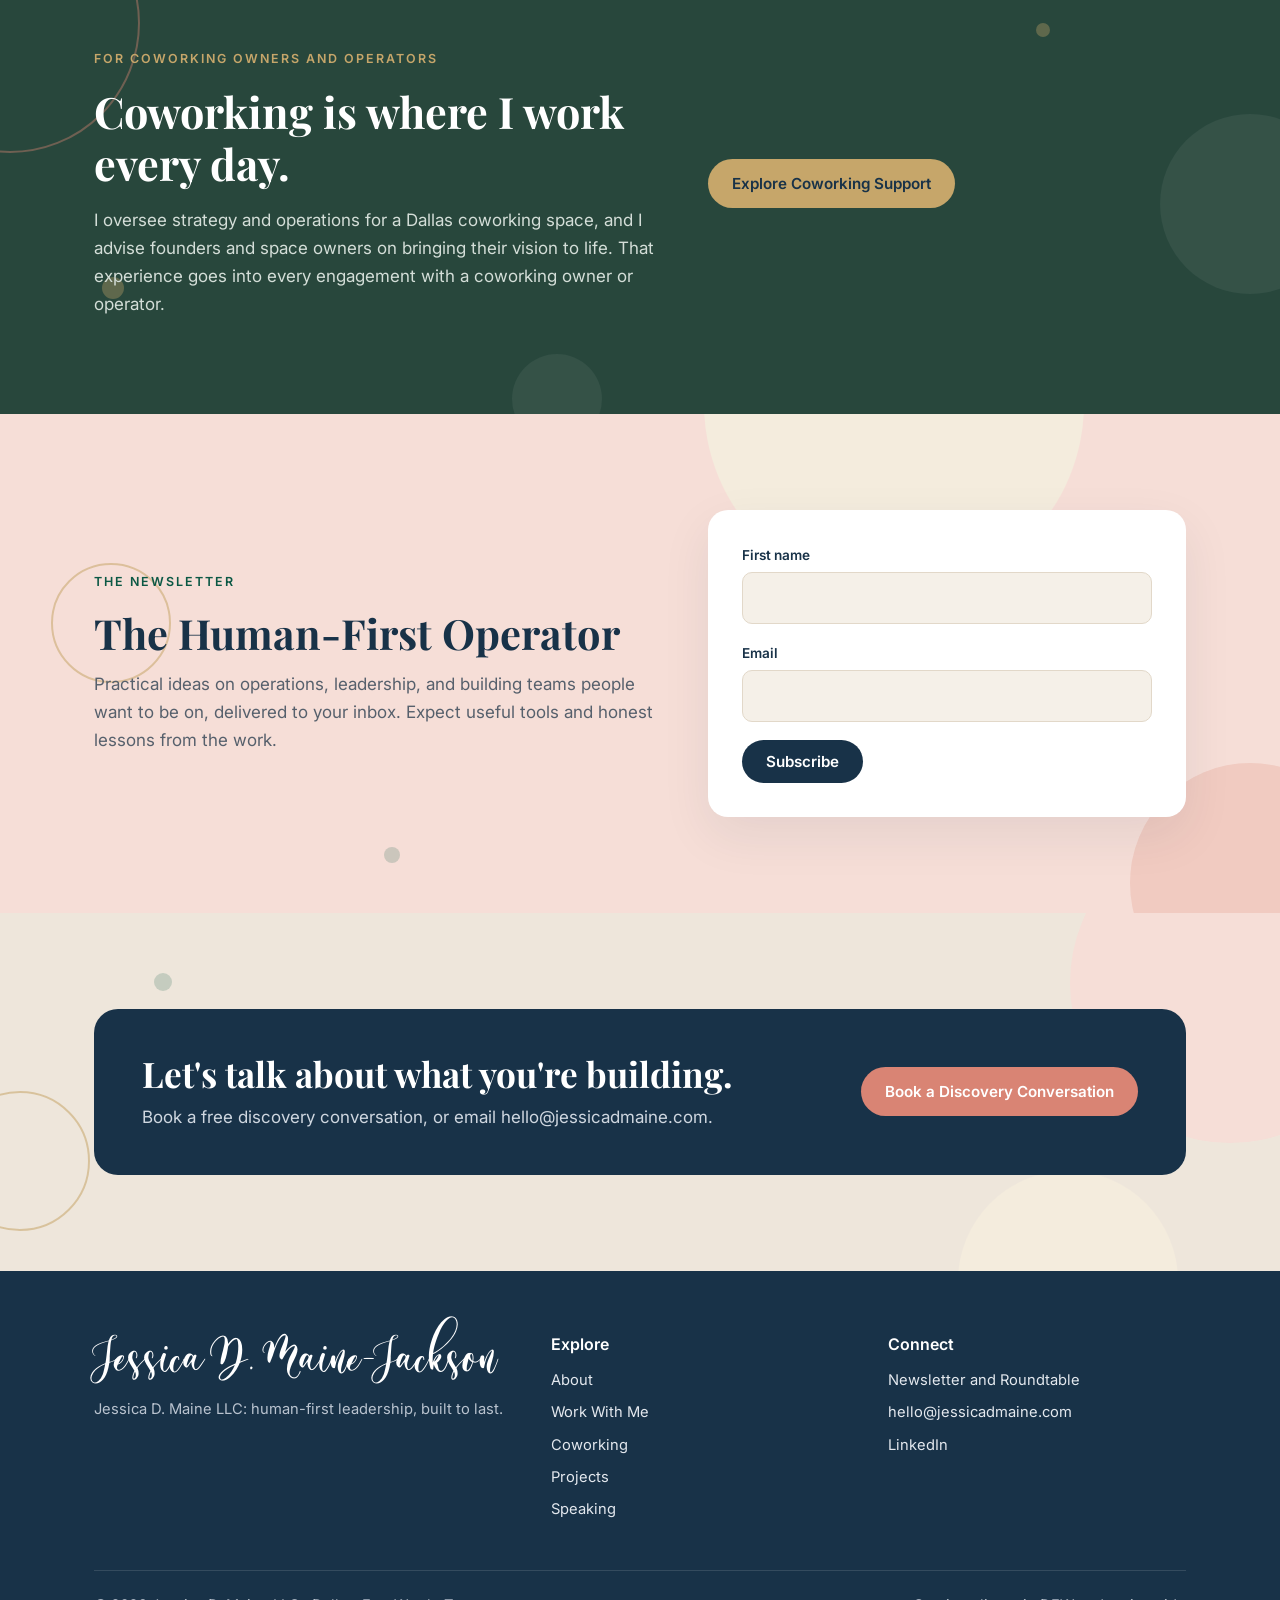
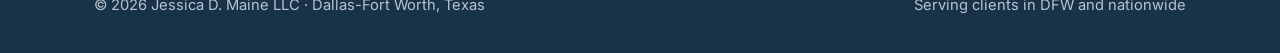
==== commit fd9d9446: "Rebrand headline, share title, and footer to Human-First Leadership" ====
--- a/index.html
+++ b/index.html
@@ -3,9 +3,9 @@
 <head>
 <meta charset="UTF-8">
 <meta name="viewport" content="width=device-width, initial-scale=1.0">
-<title>Jessica D. Maine-Jackson | Human-First Operations, Built to Last</title>
+<title>Jessica D. Maine-Jackson | Human-First Leadership, Built to Last</title>
 <meta name="description" content="Jessica D. Maine-Jackson is a Fractional CSOO (Chief Strategy &amp; Operations Officer) and operations executive helping founders, nonprofits, school leaders, and coworking operators build systems and teams that scale without losing stability.">
-<meta property="og:title" content="Jessica D. Maine-Jackson | Human-First Operations. Built to Last.">
+<meta property="og:title" content="Jessica D. Maine-Jackson | Human-First Leadership. Built to Last.">
 <meta property="og:description" content="Fractional CSOO, coworking operator, speaker, and founder. Work with me, stay connected, or explore my projects.">
 <meta property="og:url" content="https://jessicadmaine.com">
 <link rel="preconnect" href="https://fonts.googleapis.com">
@@ -38,7 +38,7 @@
     <div class="wrap hero-grid">
       <div>
         <p class="eyebrow">Fractional CSOO &middot; Speaker &middot; Founder</p>
-        <h1>Human-First Operations. <br><span class="script" style="font-size:1.15em;white-space:nowrap;display:inline-block">Built to Last.</span></h1>
+        <h1>Human-First Leadership. <br><span class="script" style="font-size:1.15em;white-space:nowrap;display:inline-block">Built to Last.</span></h1>
         <p class="lead">I'm Jessica D. Maine-Jackson, a Fractional CSOO (Chief Strategy &amp; Operations Officer) and operations executive. I help founders, nonprofits, school leaders, and coworking operators build systems and teams that scale without losing stability.</p>
         <div class="actions">
           <a href="work-with-me.html" class="btn">Work With Me</a>
@@ -170,7 +170,7 @@
     <div class="foot-grid">
       <div>
         <a href="index.html" class="logo">Jessica D. Maine-Jackson</a>
-        <p style="margin-top:12px">Jessica D. Maine LLC: human-first operations, built to last.</p>
+        <p style="margin-top:12px">Jessica D. Maine LLC: human-first leadership, built to last.</p>
       </div>
       <div>
         <h4>Explore</h4>
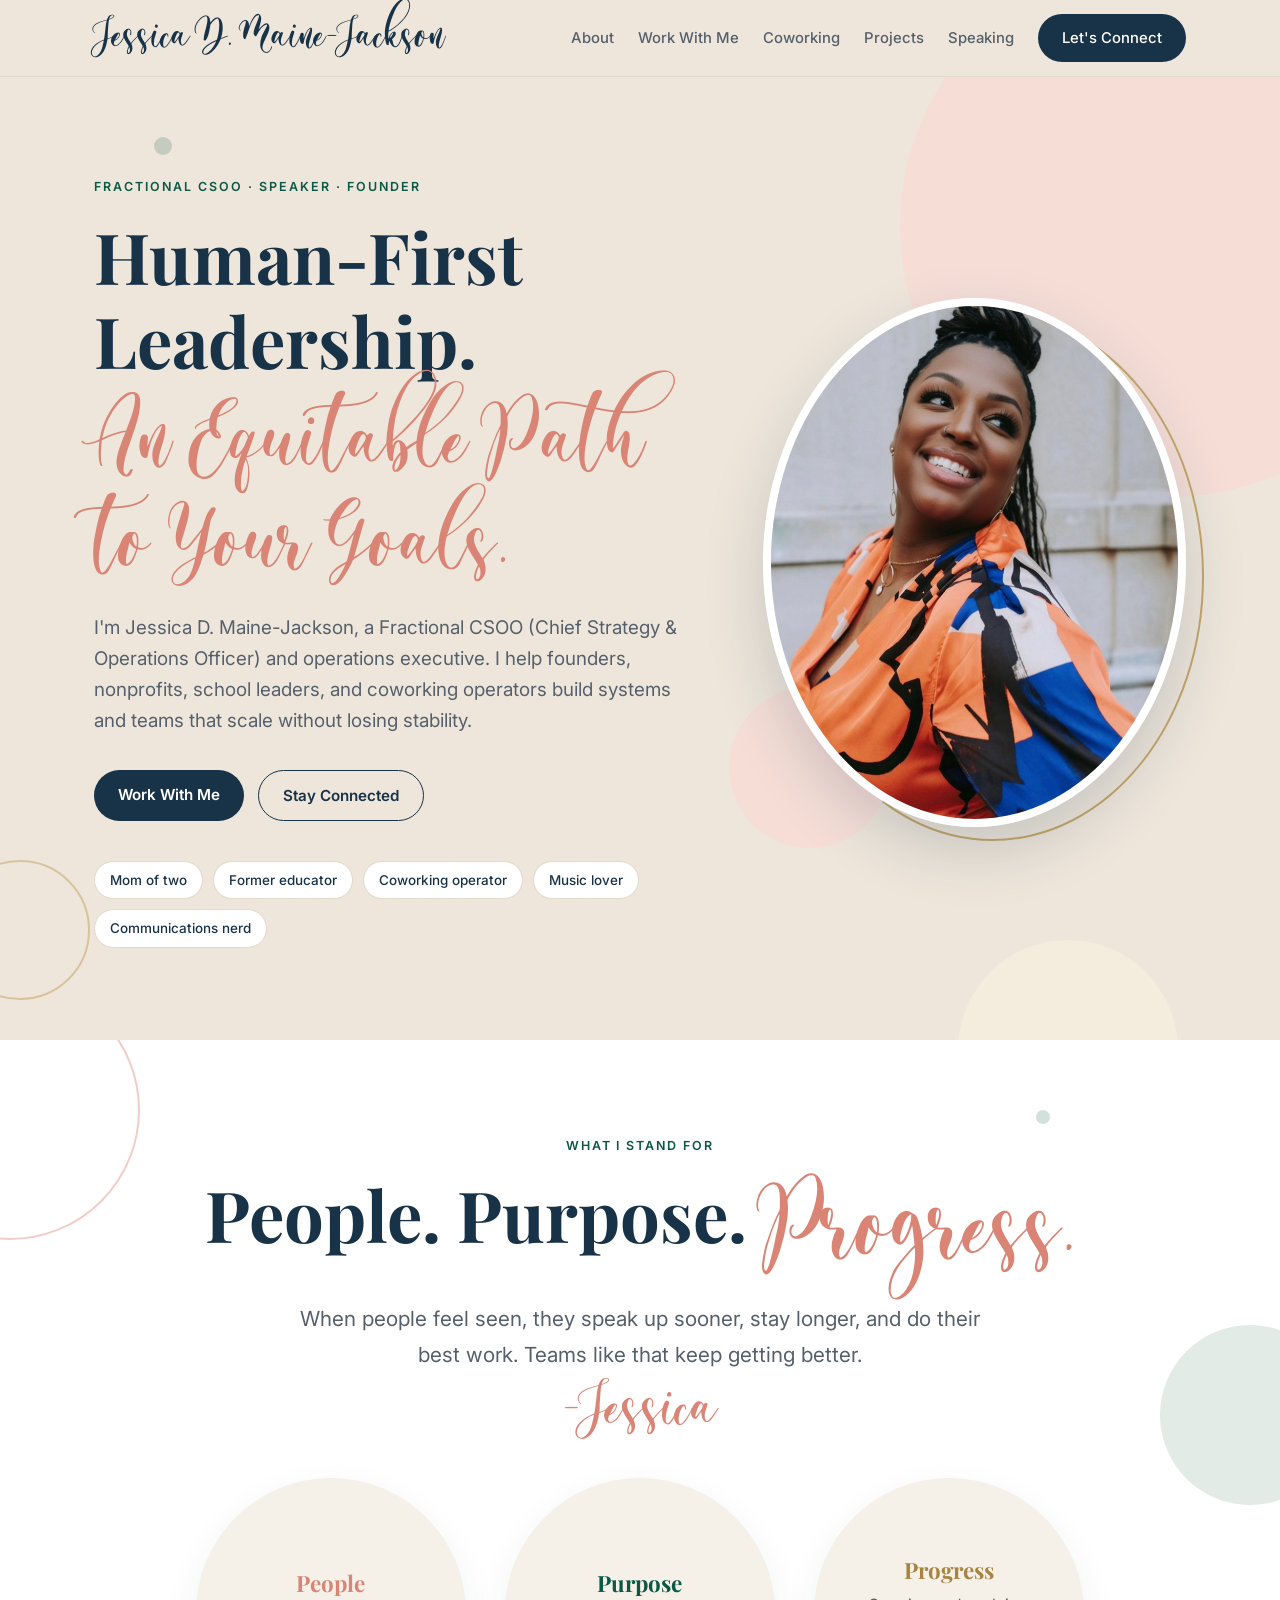
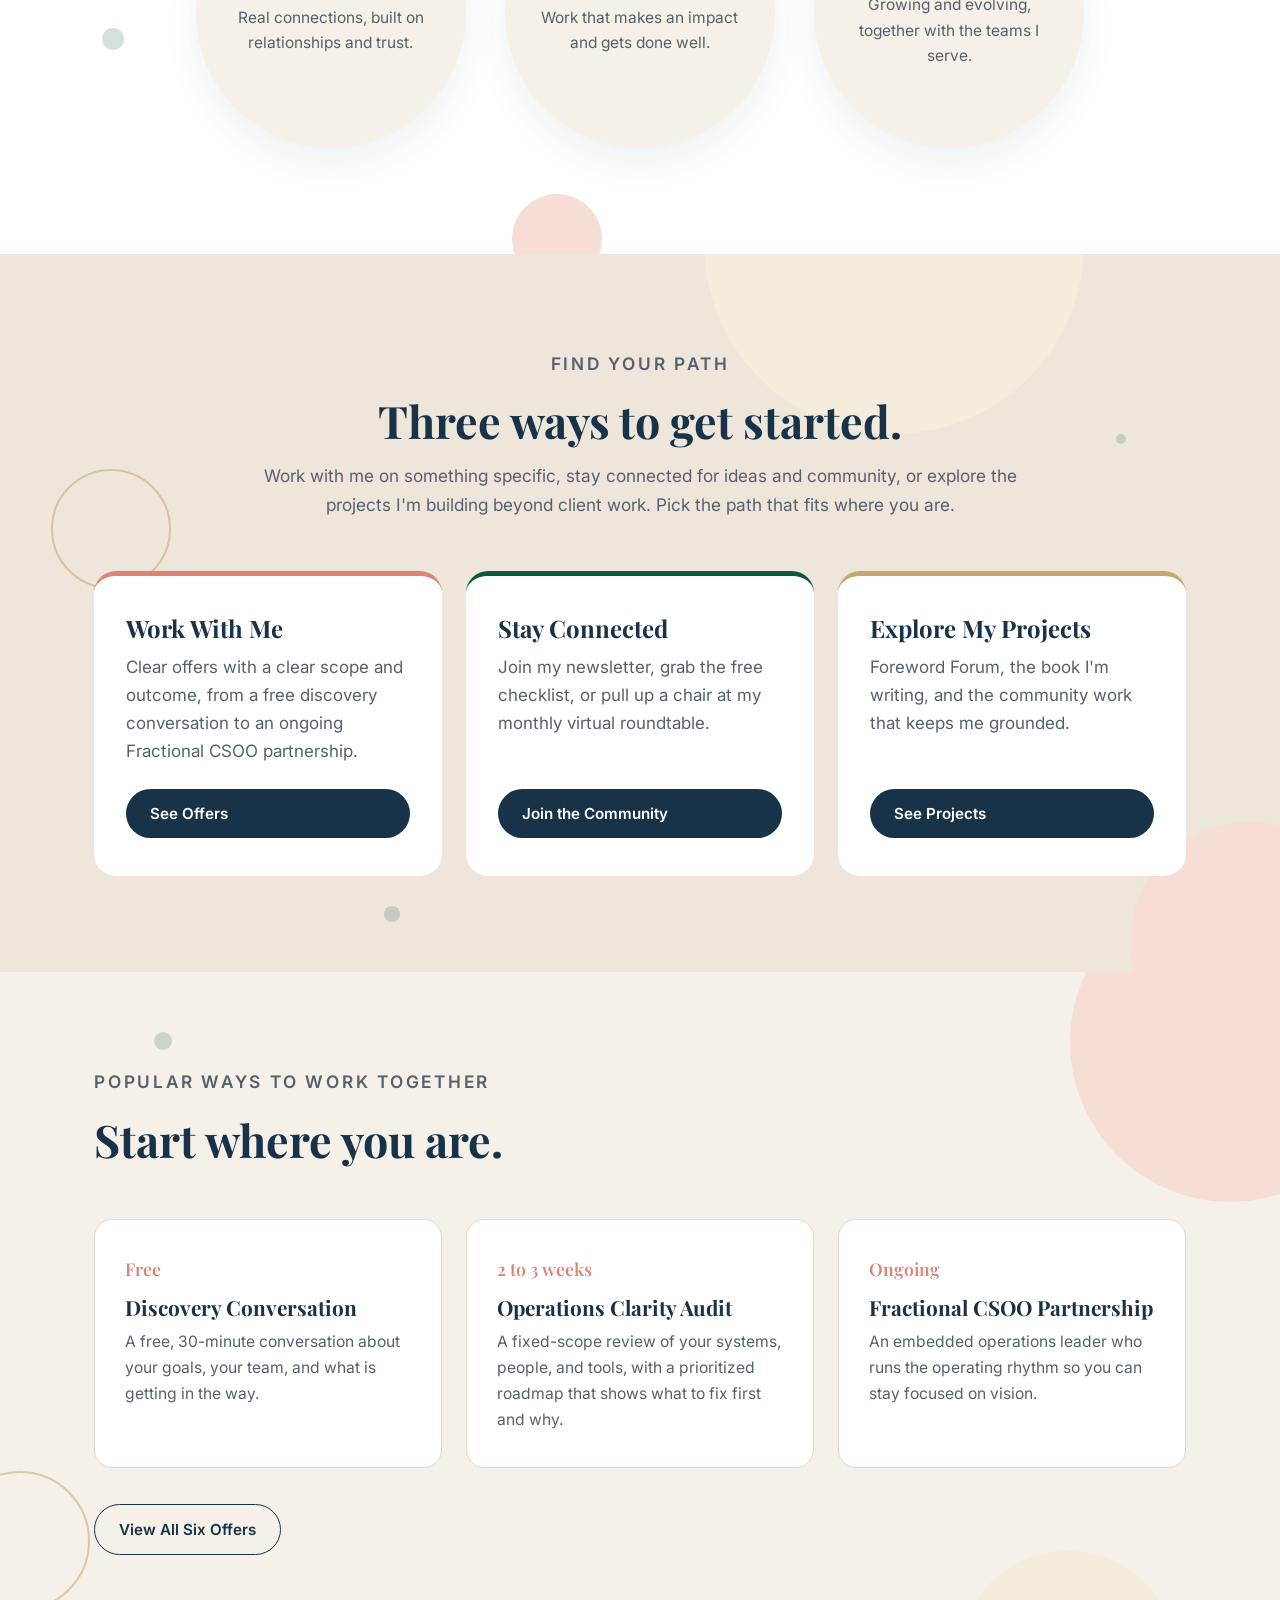
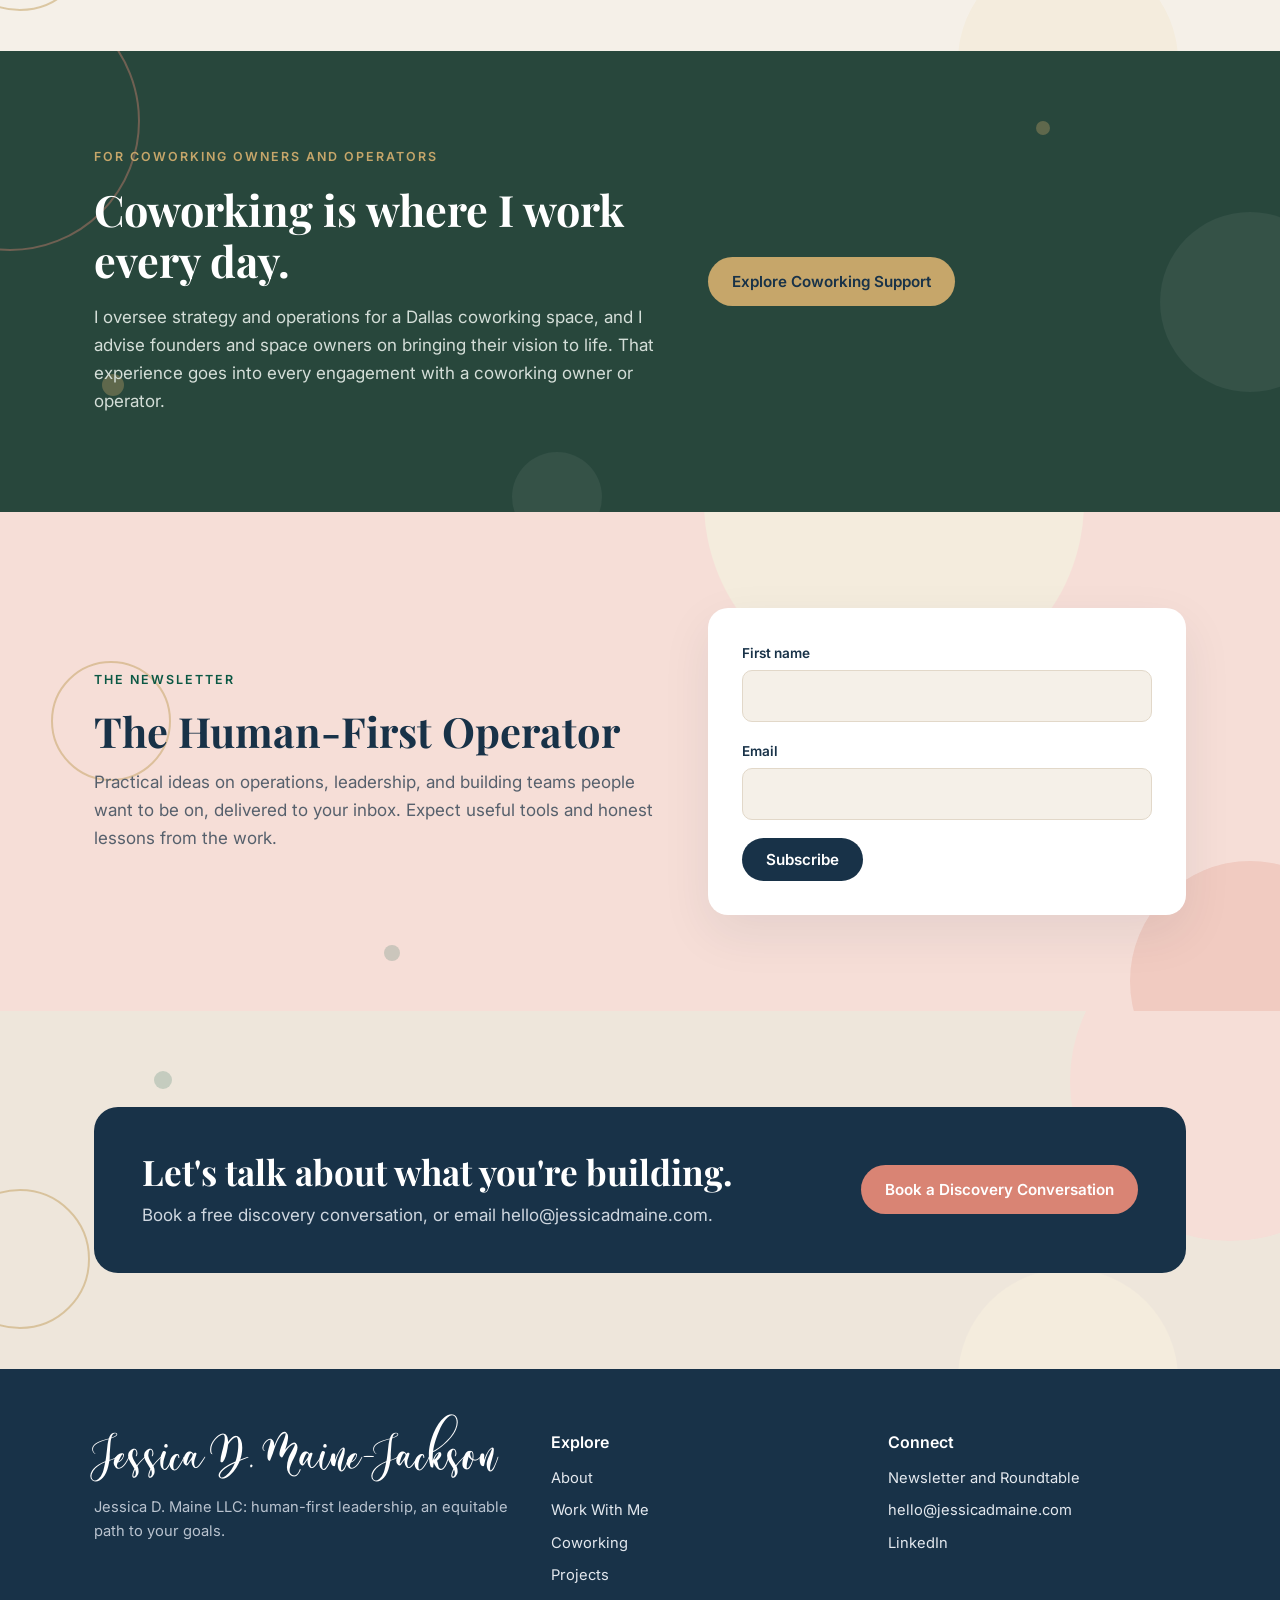
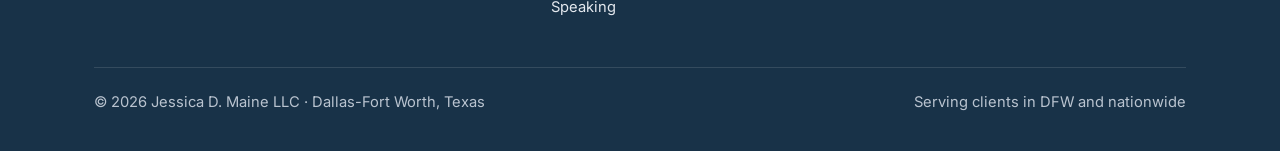
==== commit 615d4bad: "Hero tagline: Human-First Leadership. An Equitable Path to Your Goals." ====
--- a/index.html
+++ b/index.html
@@ -3,9 +3,9 @@
 <head>
 <meta charset="UTF-8">
 <meta name="viewport" content="width=device-width, initial-scale=1.0">
-<title>Jessica D. Maine-Jackson | Human-First Leadership, Built to Last</title>
+<title>Jessica D. Maine-Jackson | Human-First Leadership. An Equitable Path to Your Goals.</title>
 <meta name="description" content="Jessica D. Maine-Jackson is a Fractional CSOO (Chief Strategy &amp; Operations Officer) and operations executive helping founders, nonprofits, school leaders, and coworking operators build systems and teams that scale without losing stability.">
-<meta property="og:title" content="Jessica D. Maine-Jackson | Human-First Leadership. Built to Last.">
+<meta property="og:title" content="Jessica D. Maine-Jackson | Human-First Leadership. An Equitable Path to Your Goals.">
 <meta property="og:description" content="Fractional CSOO, coworking operator, speaker, and founder. Work with me, stay connected, or explore my projects.">
 <meta property="og:url" content="https://jessicadmaine.com">
 <link rel="preconnect" href="https://fonts.googleapis.com">
@@ -38,7 +38,7 @@
     <div class="wrap hero-grid">
       <div>
         <p class="eyebrow">Fractional CSOO &middot; Speaker &middot; Founder</p>
-        <h1>Human-First Leadership. <br><span class="script" style="font-size:1.15em;white-space:nowrap;display:inline-block">Built to Last.</span></h1>
+        <h1>Human-First Leadership. <br><span class="script" style="font-size:1em;white-space:normal;display:inline">An Equitable Path to Your Goals.</span></h1>
         <p class="lead">I'm Jessica D. Maine-Jackson, a Fractional CSOO (Chief Strategy &amp; Operations Officer) and operations executive. I help founders, nonprofits, school leaders, and coworking operators build systems and teams that scale without losing stability.</p>
         <div class="actions">
           <a href="work-with-me.html" class="btn">Work With Me</a>
@@ -170,7 +170,7 @@
     <div class="foot-grid">
       <div>
         <a href="index.html" class="logo">Jessica D. Maine-Jackson</a>
-        <p style="margin-top:12px">Jessica D. Maine LLC: human-first leadership, built to last.</p>
+        <p style="margin-top:12px">Jessica D. Maine LLC: human-first leadership, an equitable path to your goals.</p>
       </div>
       <div>
         <h4>Explore</h4>
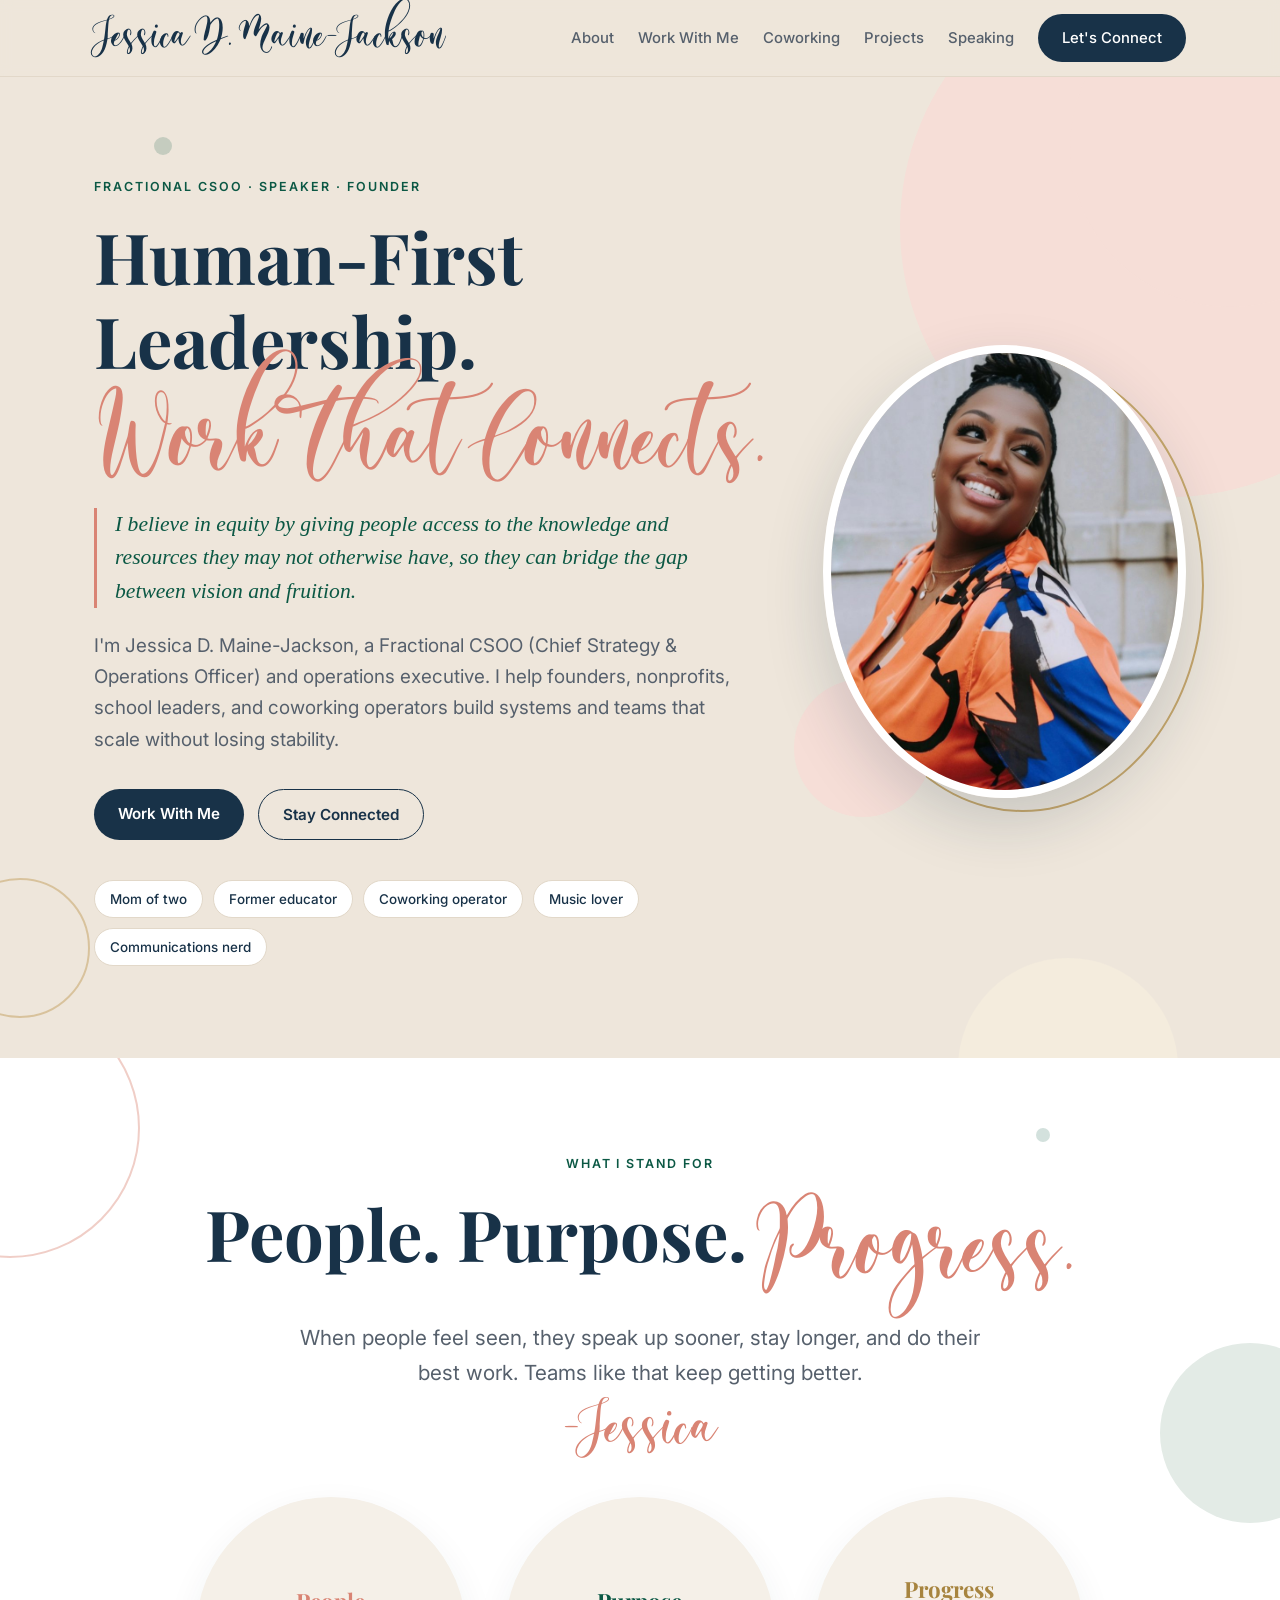
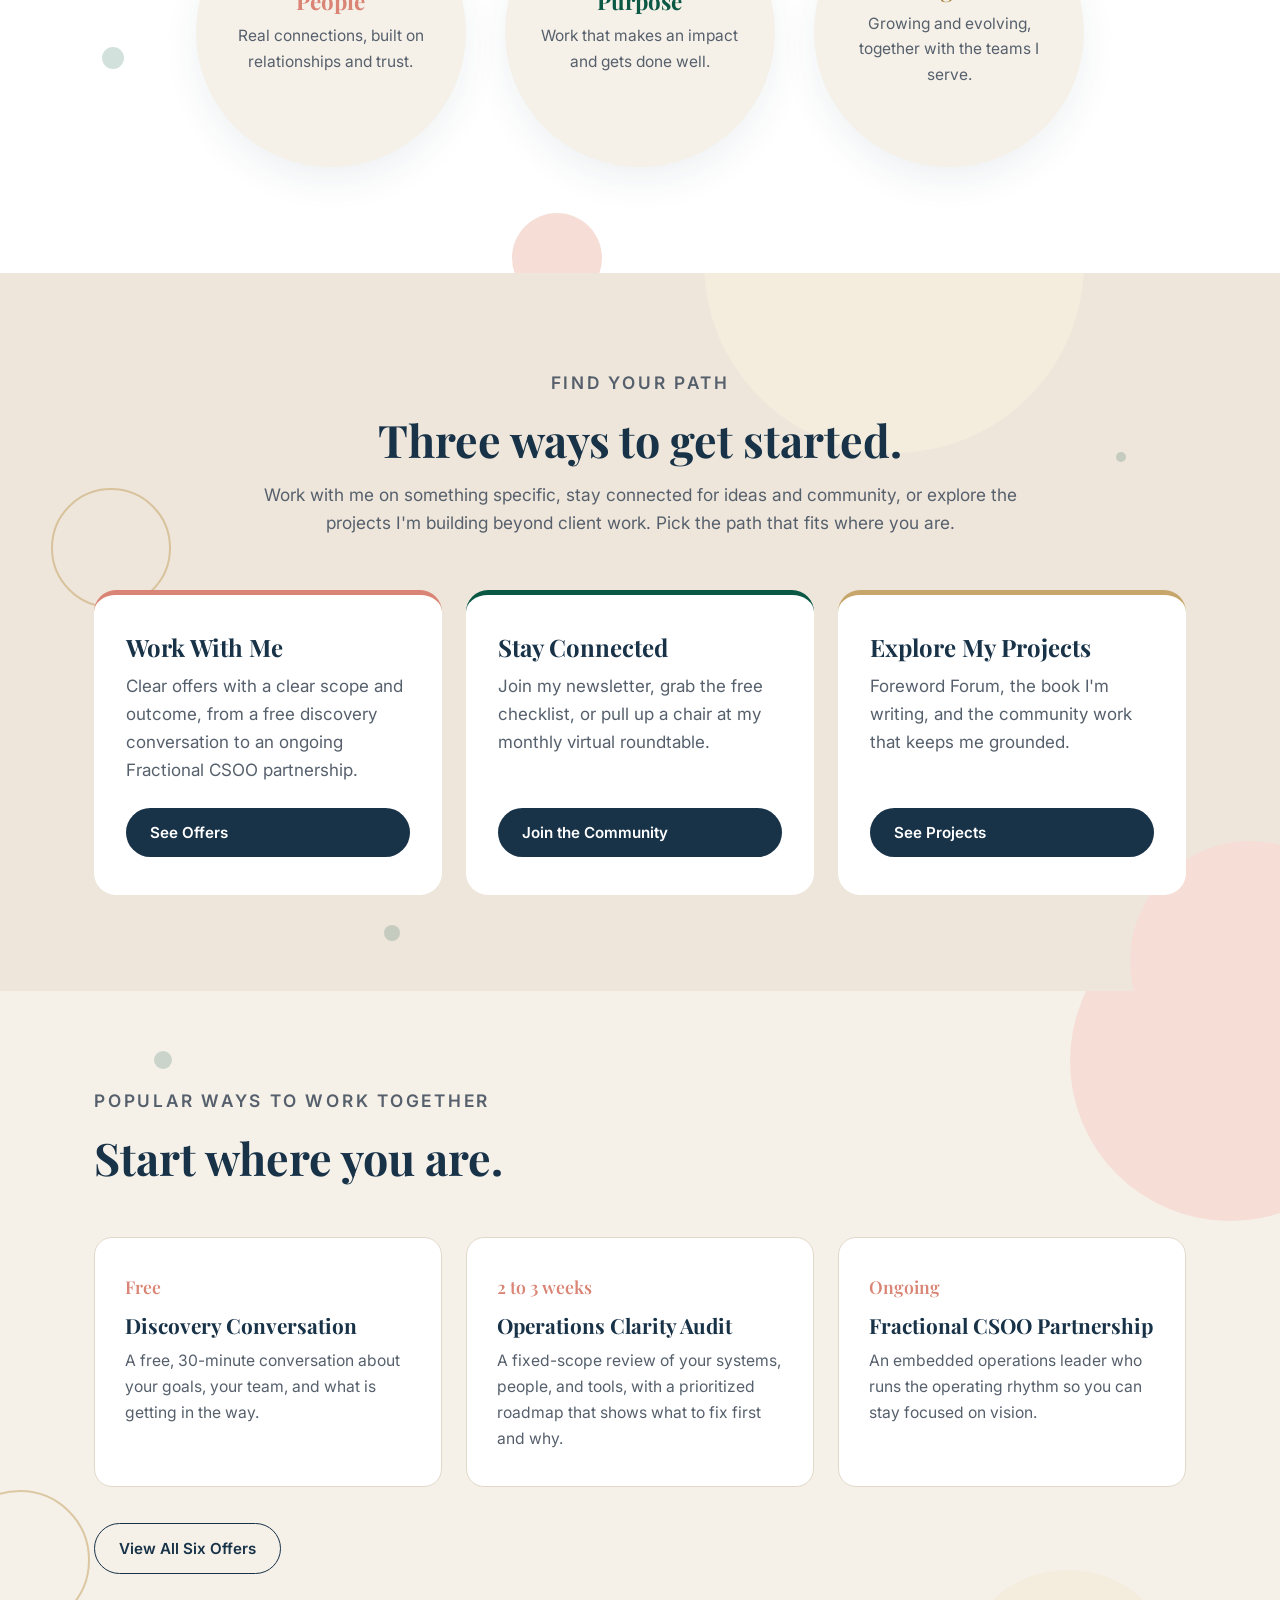
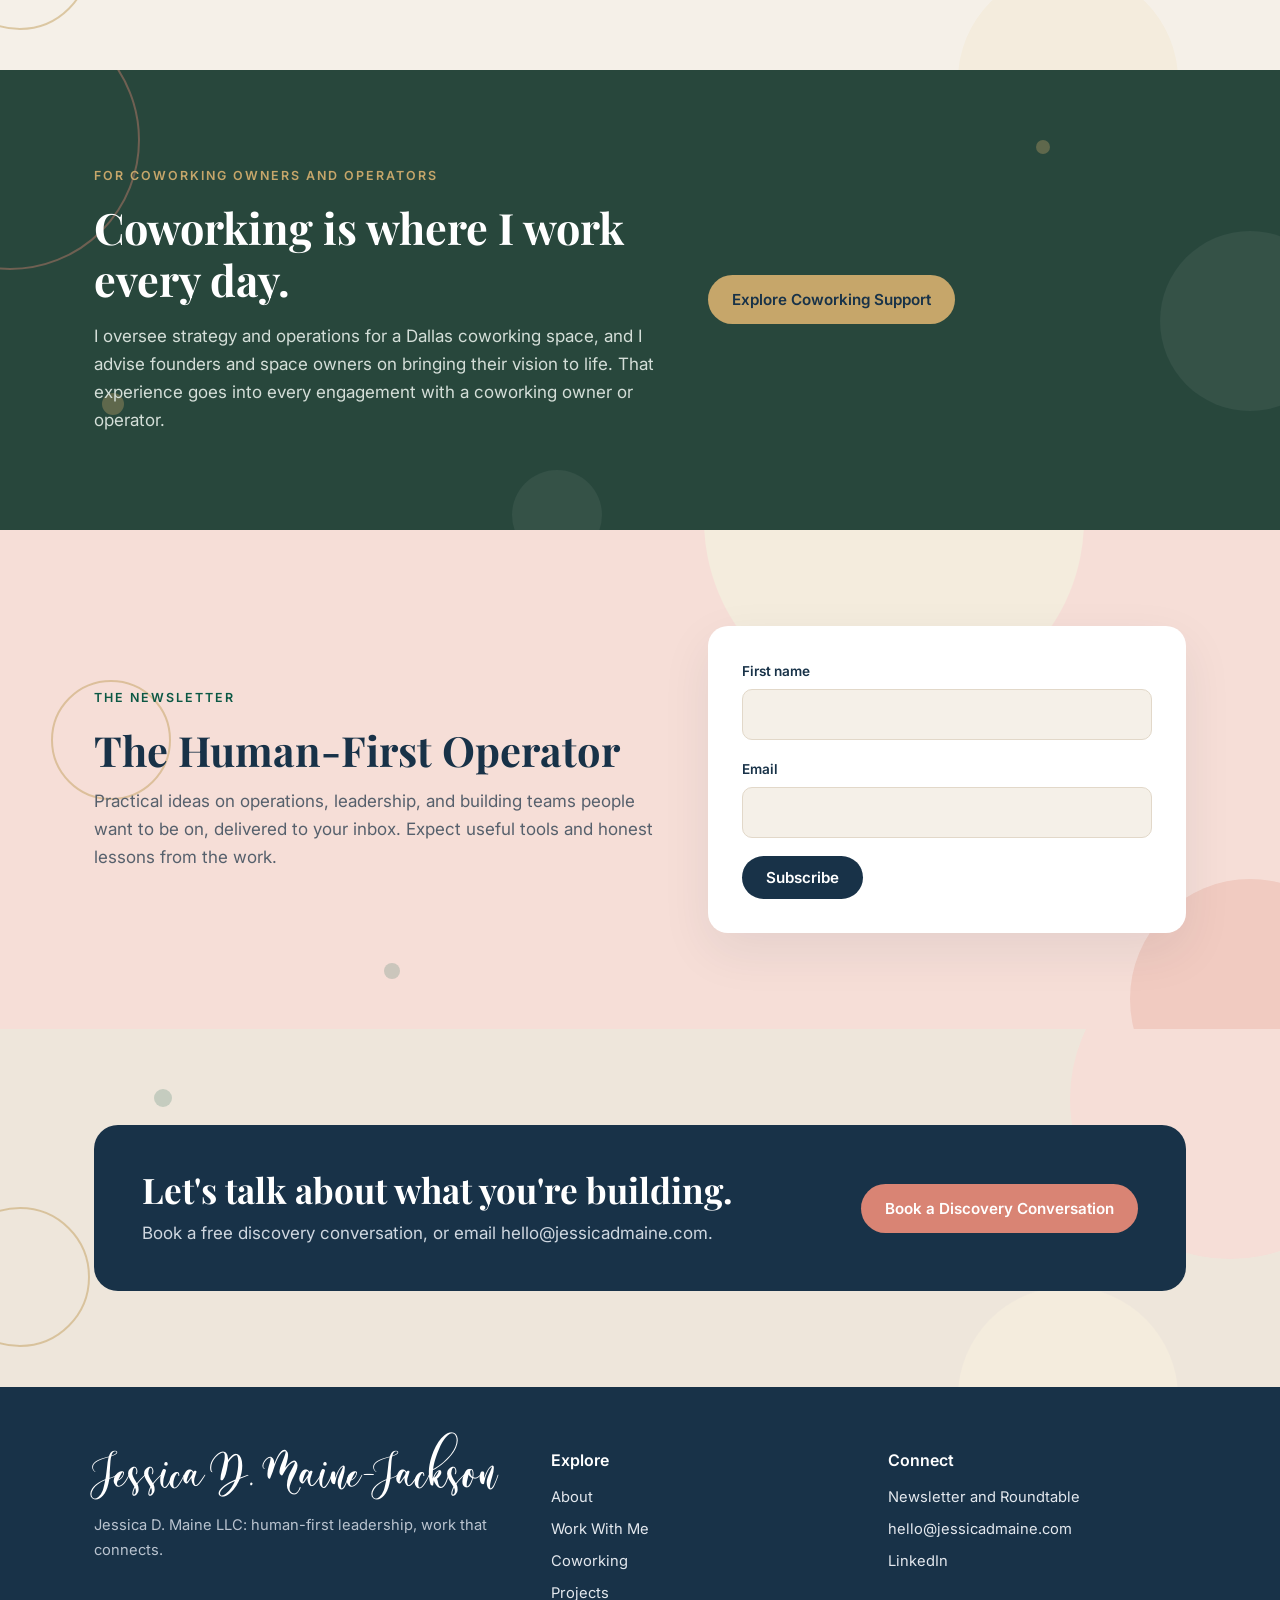
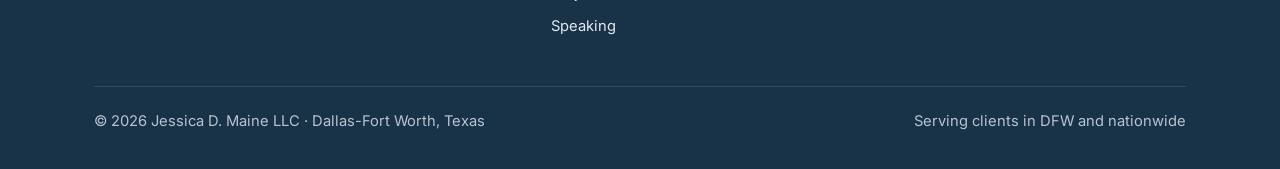
==== commit a850df20: "Hero: Human-First Leadership. Work That Connects. plus equity principle line" ====
--- a/index.html
+++ b/index.html
@@ -3,9 +3,9 @@
 <head>
 <meta charset="UTF-8">
 <meta name="viewport" content="width=device-width, initial-scale=1.0">
-<title>Jessica D. Maine-Jackson | Human-First Leadership. An Equitable Path to Your Goals.</title>
+<title>Jessica D. Maine-Jackson | Human-First Leadership. Work That Connects.</title>
 <meta name="description" content="Jessica D. Maine-Jackson is a Fractional CSOO (Chief Strategy &amp; Operations Officer) and operations executive helping founders, nonprofits, school leaders, and coworking operators build systems and teams that scale without losing stability.">
-<meta property="og:title" content="Jessica D. Maine-Jackson | Human-First Leadership. An Equitable Path to Your Goals.">
+<meta property="og:title" content="Jessica D. Maine-Jackson | Human-First Leadership. Work That Connects.">
 <meta property="og:description" content="Fractional CSOO, coworking operator, speaker, and founder. Work with me, stay connected, or explore my projects.">
 <meta property="og:url" content="https://jessicadmaine.com">
 <link rel="preconnect" href="https://fonts.googleapis.com">
@@ -38,7 +38,8 @@
     <div class="wrap hero-grid">
       <div>
         <p class="eyebrow">Fractional CSOO &middot; Speaker &middot; Founder</p>
-        <h1>Human-First Leadership. <br><span class="script" style="font-size:1em;white-space:normal;display:inline">An Equitable Path to Your Goals.</span></h1>
+        <h1>Human-First Leadership. <br><span class="script" style="font-size:1.15em;white-space:nowrap;display:inline-block">Work That Connects.</span></h1>
+        <p class="principle">I believe in equity by giving people access to the knowledge and resources they may not otherwise have, so they can bridge the gap between vision and fruition.</p>
         <p class="lead">I'm Jessica D. Maine-Jackson, a Fractional CSOO (Chief Strategy &amp; Operations Officer) and operations executive. I help founders, nonprofits, school leaders, and coworking operators build systems and teams that scale without losing stability.</p>
         <div class="actions">
           <a href="work-with-me.html" class="btn">Work With Me</a>
@@ -170,7 +171,7 @@
     <div class="foot-grid">
       <div>
         <a href="index.html" class="logo">Jessica D. Maine-Jackson</a>
-        <p style="margin-top:12px">Jessica D. Maine LLC: human-first leadership, an equitable path to your goals.</p>
+        <p style="margin-top:12px">Jessica D. Maine LLC: human-first leadership, work that connects.</p>
       </div>
       <div>
         <h4>Explore</h4>
--- a/styles.css
+++ b/styles.css
@@ -256,3 +256,6 @@
 
 /* Keep script phrases together on one line */
 h1 .script,h2 .script{white-space:nowrap;display:inline-block}
+
+/* Equity principle under hero headline */
+.principle{font-family:'Playfair Display',Georgia,serif;font-style:italic;font-size:clamp(1.15rem,2vw,1.35rem);line-height:1.55;color:var(--emerald);max-width:640px;margin:-6px 0 22px;padding-left:18px;border-left:3px solid var(--coral)}
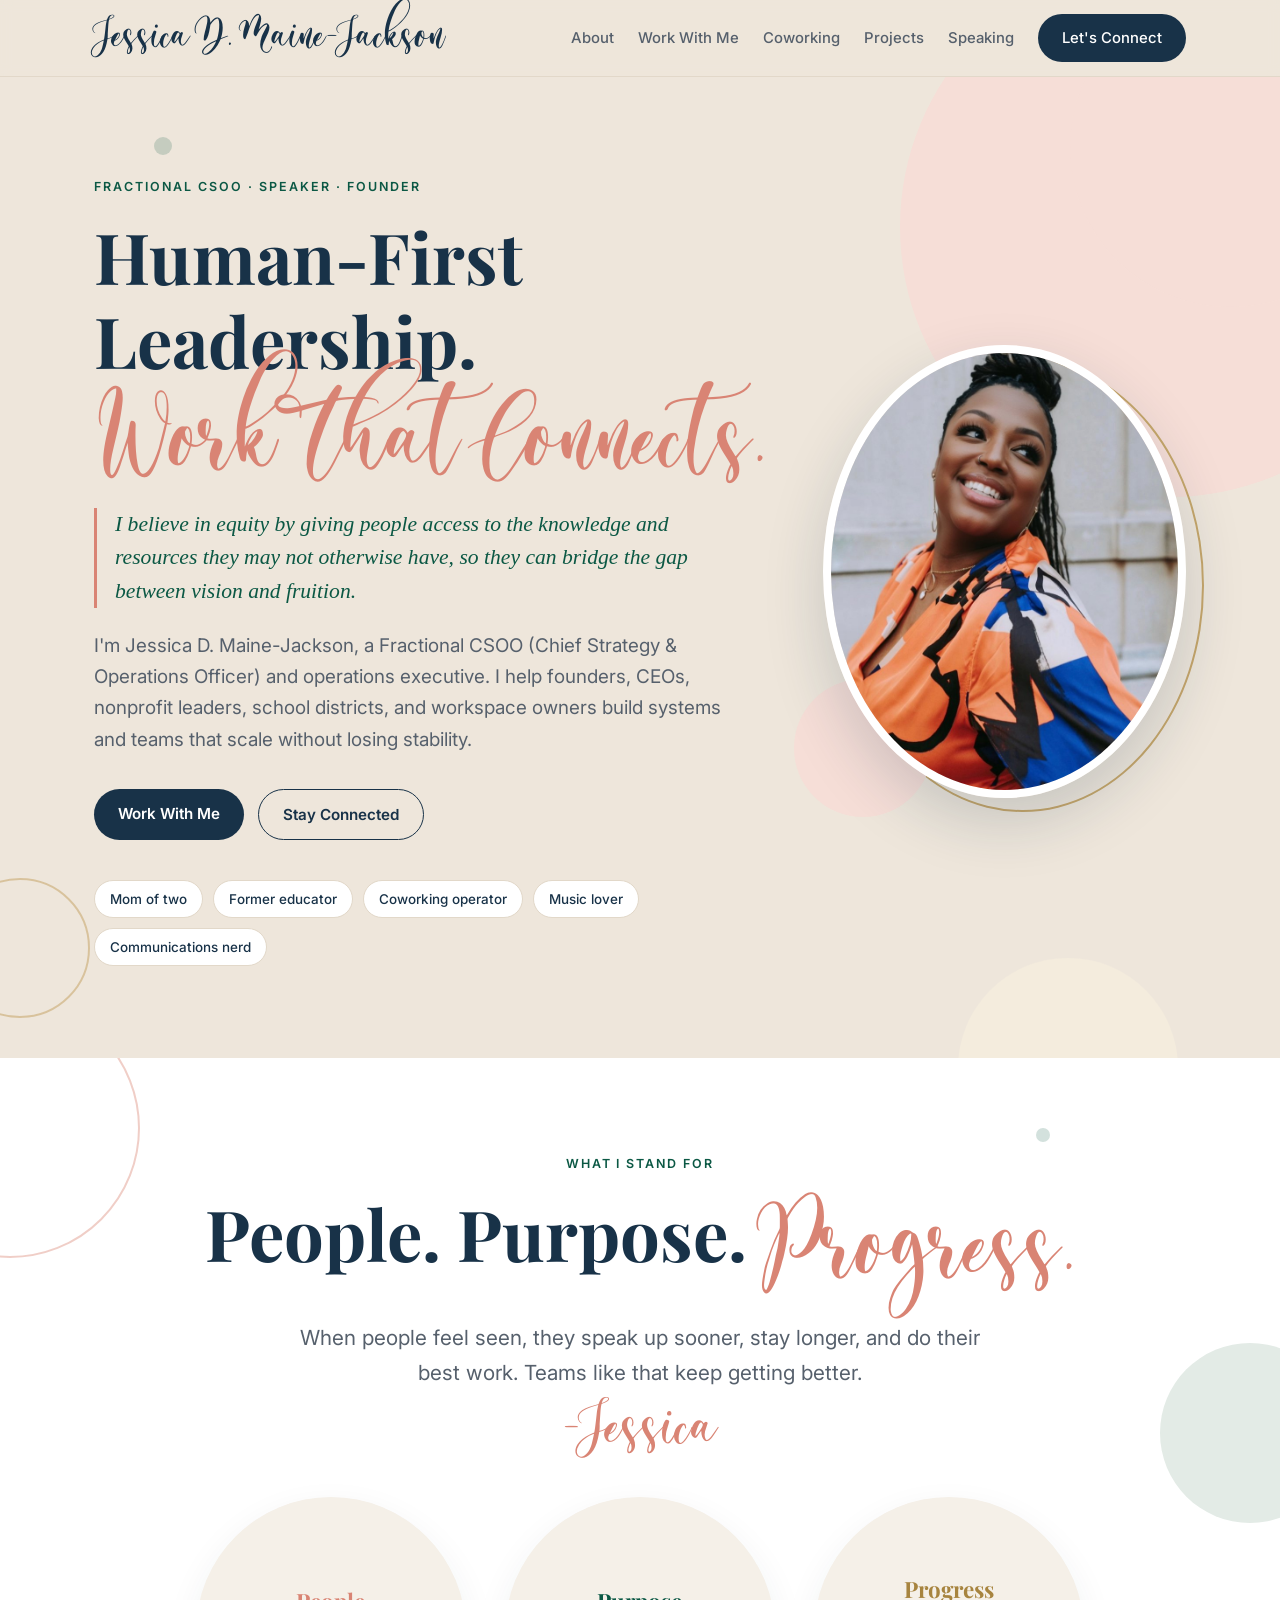
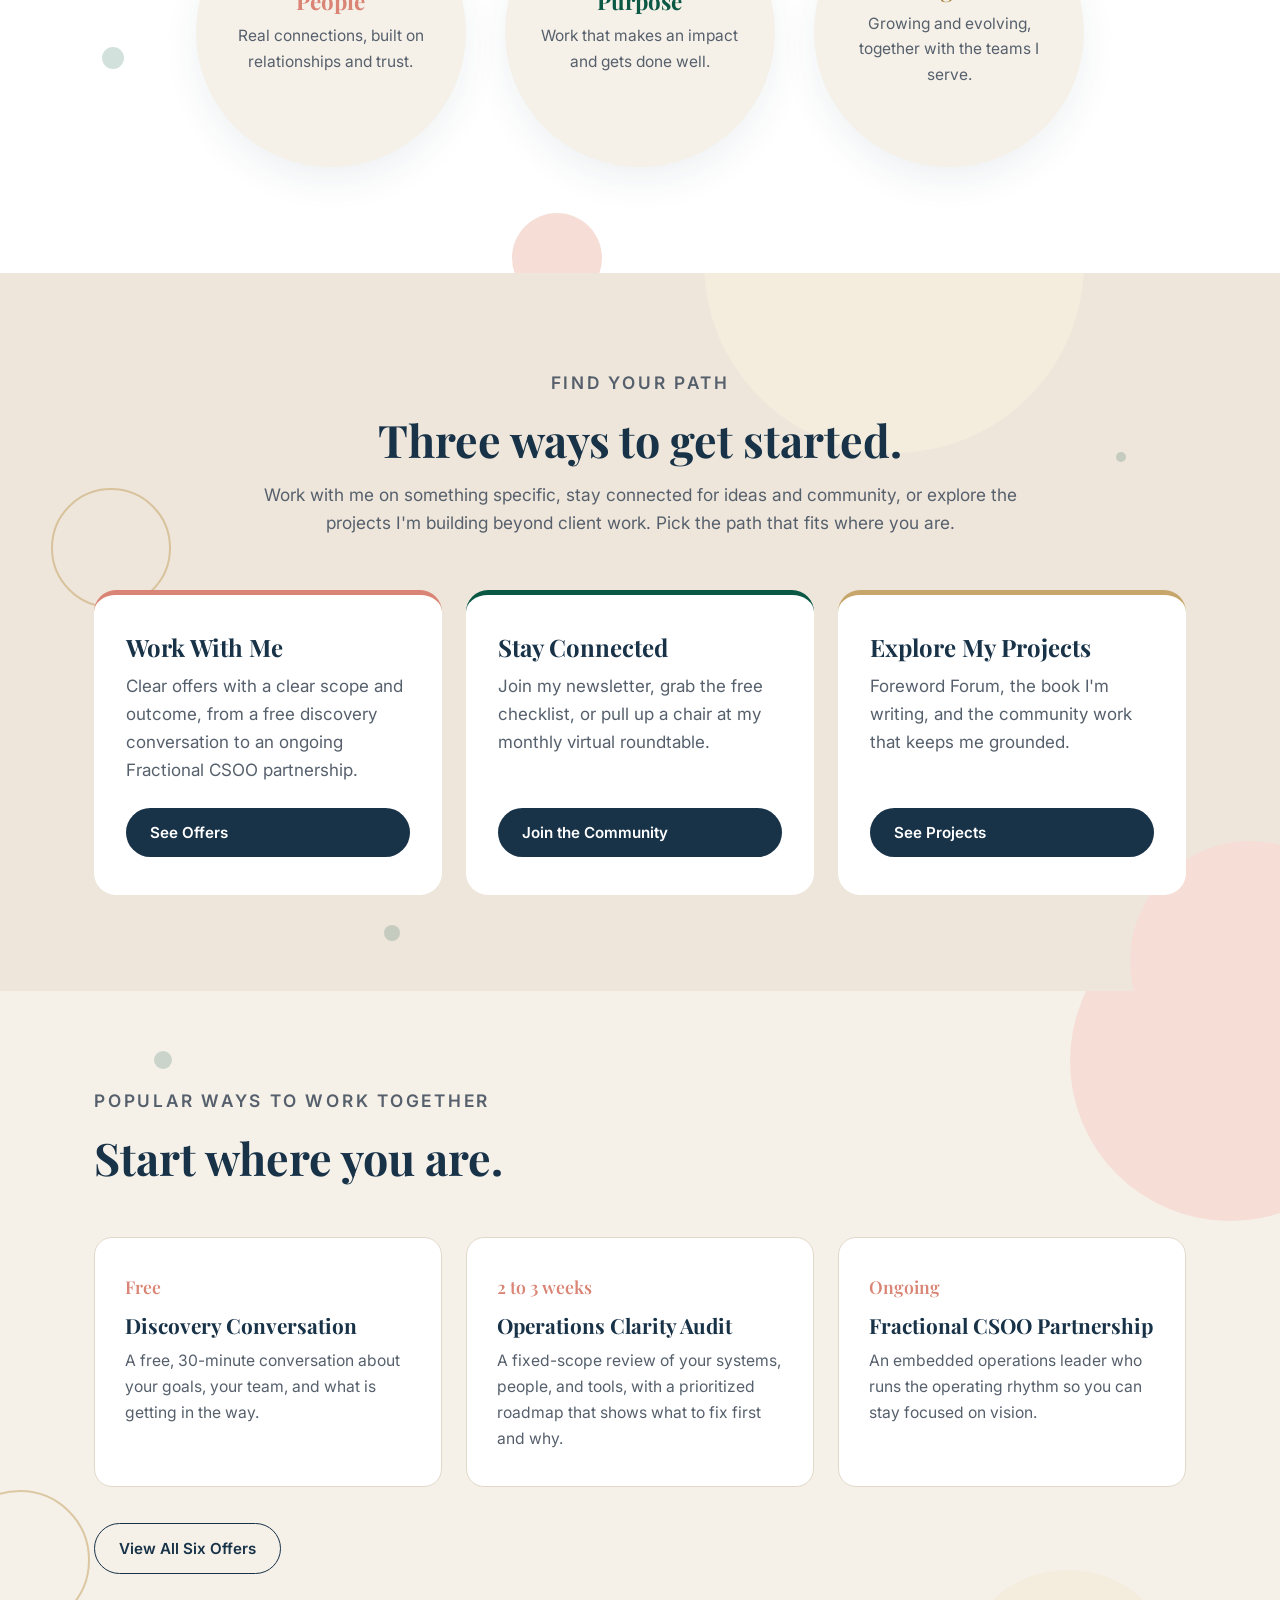
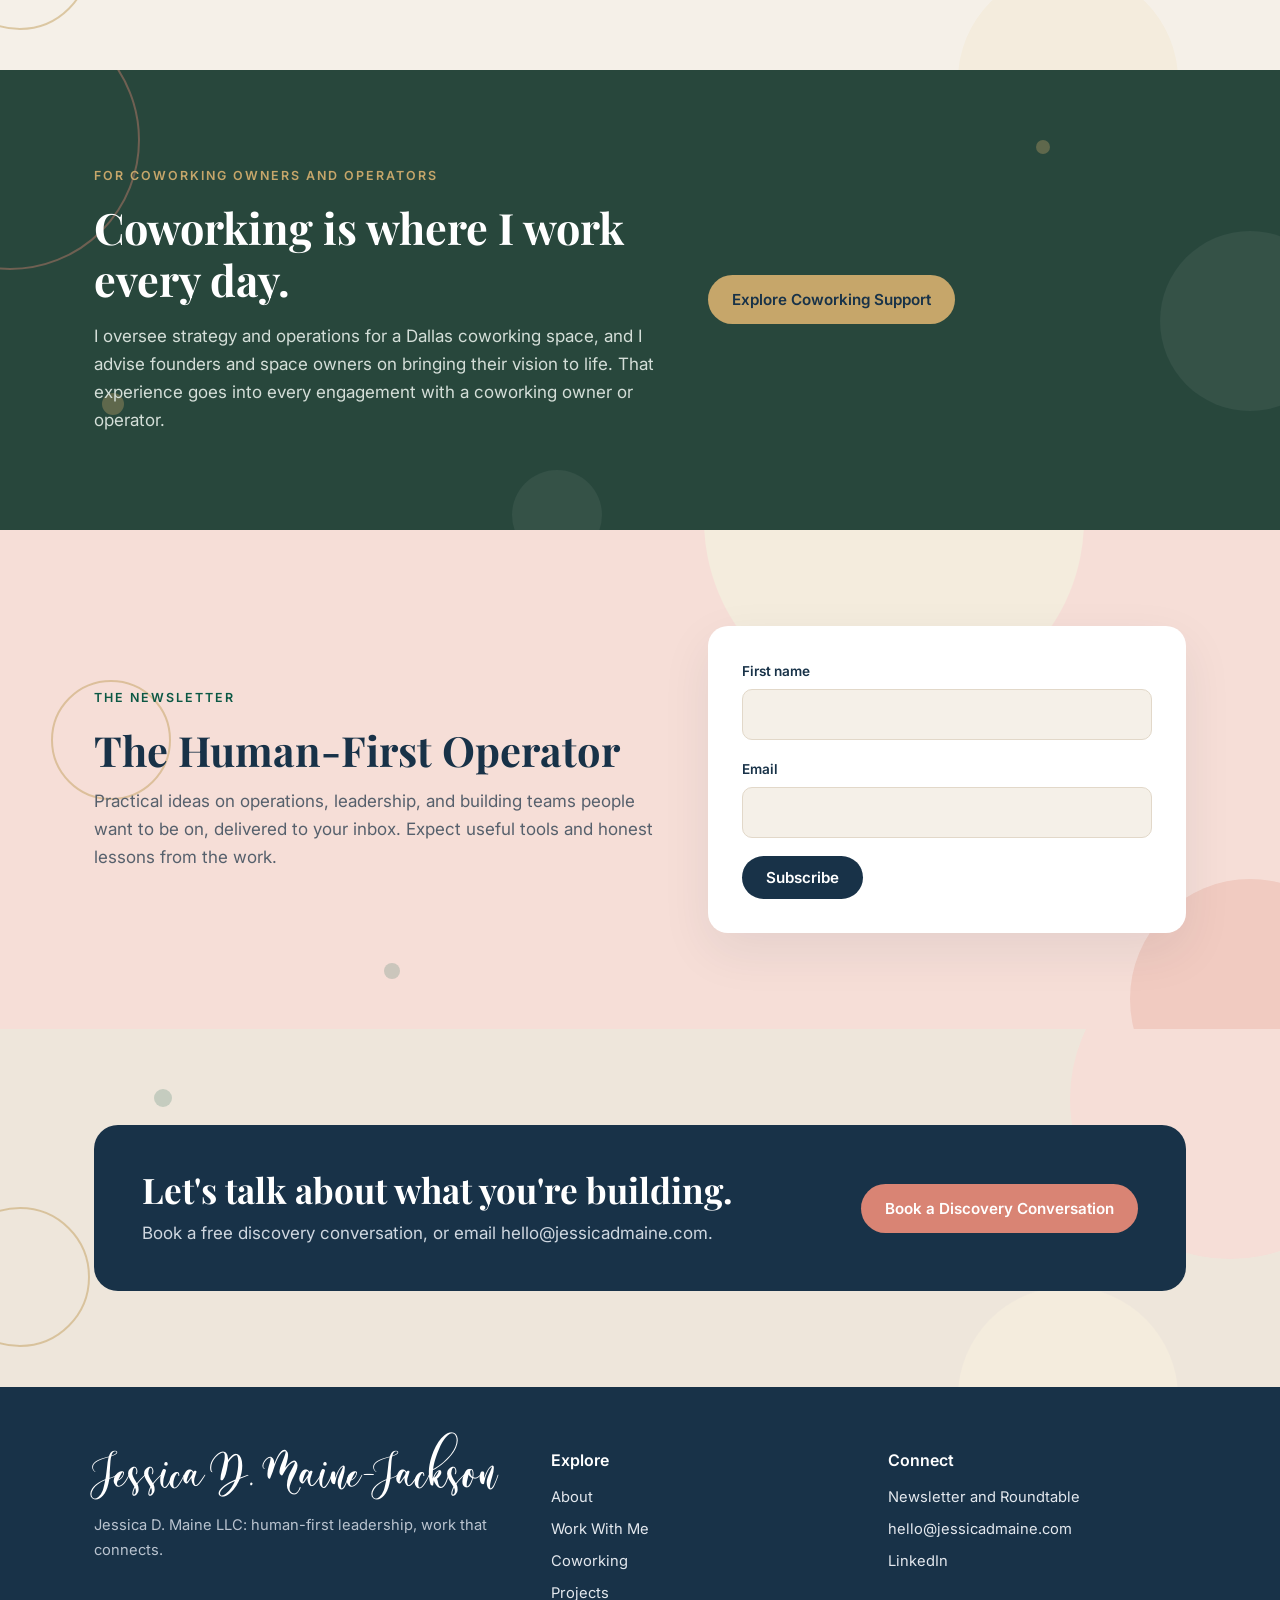
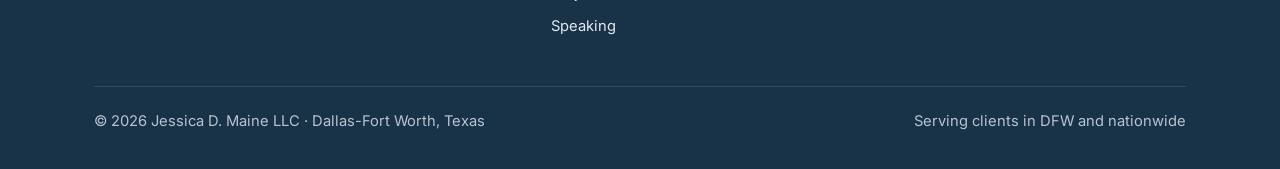
==== commit 04b2c9f8: "Hero audience: founders, CEOs, nonprofit leaders, school districts, workspace owners" ====
--- a/index.html
+++ b/index.html
@@ -4,7 +4,7 @@
 <meta charset="UTF-8">
 <meta name="viewport" content="width=device-width, initial-scale=1.0">
 <title>Jessica D. Maine-Jackson | Human-First Leadership. Work That Connects.</title>
-<meta name="description" content="Jessica D. Maine-Jackson is a Fractional CSOO (Chief Strategy &amp; Operations Officer) and operations executive helping founders, nonprofits, school leaders, and coworking operators build systems and teams that scale without losing stability.">
+<meta name="description" content="Jessica D. Maine-Jackson is a Fractional CSOO (Chief Strategy &amp; Operations Officer) and operations executive helping founders, CEOs, nonprofit leaders, school districts, and workspace owners build systems and teams that scale without losing stability.">
 <meta property="og:title" content="Jessica D. Maine-Jackson | Human-First Leadership. Work That Connects.">
 <meta property="og:description" content="Fractional CSOO, coworking operator, speaker, and founder. Work with me, stay connected, or explore my projects.">
 <meta property="og:url" content="https://jessicadmaine.com">
@@ -40,7 +40,7 @@
         <p class="eyebrow">Fractional CSOO &middot; Speaker &middot; Founder</p>
         <h1>Human-First Leadership. <br><span class="script" style="font-size:1.15em;white-space:nowrap;display:inline-block">Work That Connects.</span></h1>
         <p class="principle">I believe in equity by giving people access to the knowledge and resources they may not otherwise have, so they can bridge the gap between vision and fruition.</p>
-        <p class="lead">I'm Jessica D. Maine-Jackson, a Fractional CSOO (Chief Strategy &amp; Operations Officer) and operations executive. I help founders, nonprofits, school leaders, and coworking operators build systems and teams that scale without losing stability.</p>
+        <p class="lead">I'm Jessica D. Maine-Jackson, a Fractional CSOO (Chief Strategy &amp; Operations Officer) and operations executive. I help founders, CEOs, nonprofit leaders, school districts, and workspace owners build systems and teams that scale without losing stability.</p>
         <div class="actions">
           <a href="work-with-me.html" class="btn">Work With Me</a>
           <a href="connect.html" class="btn ghost">Stay Connected</a>
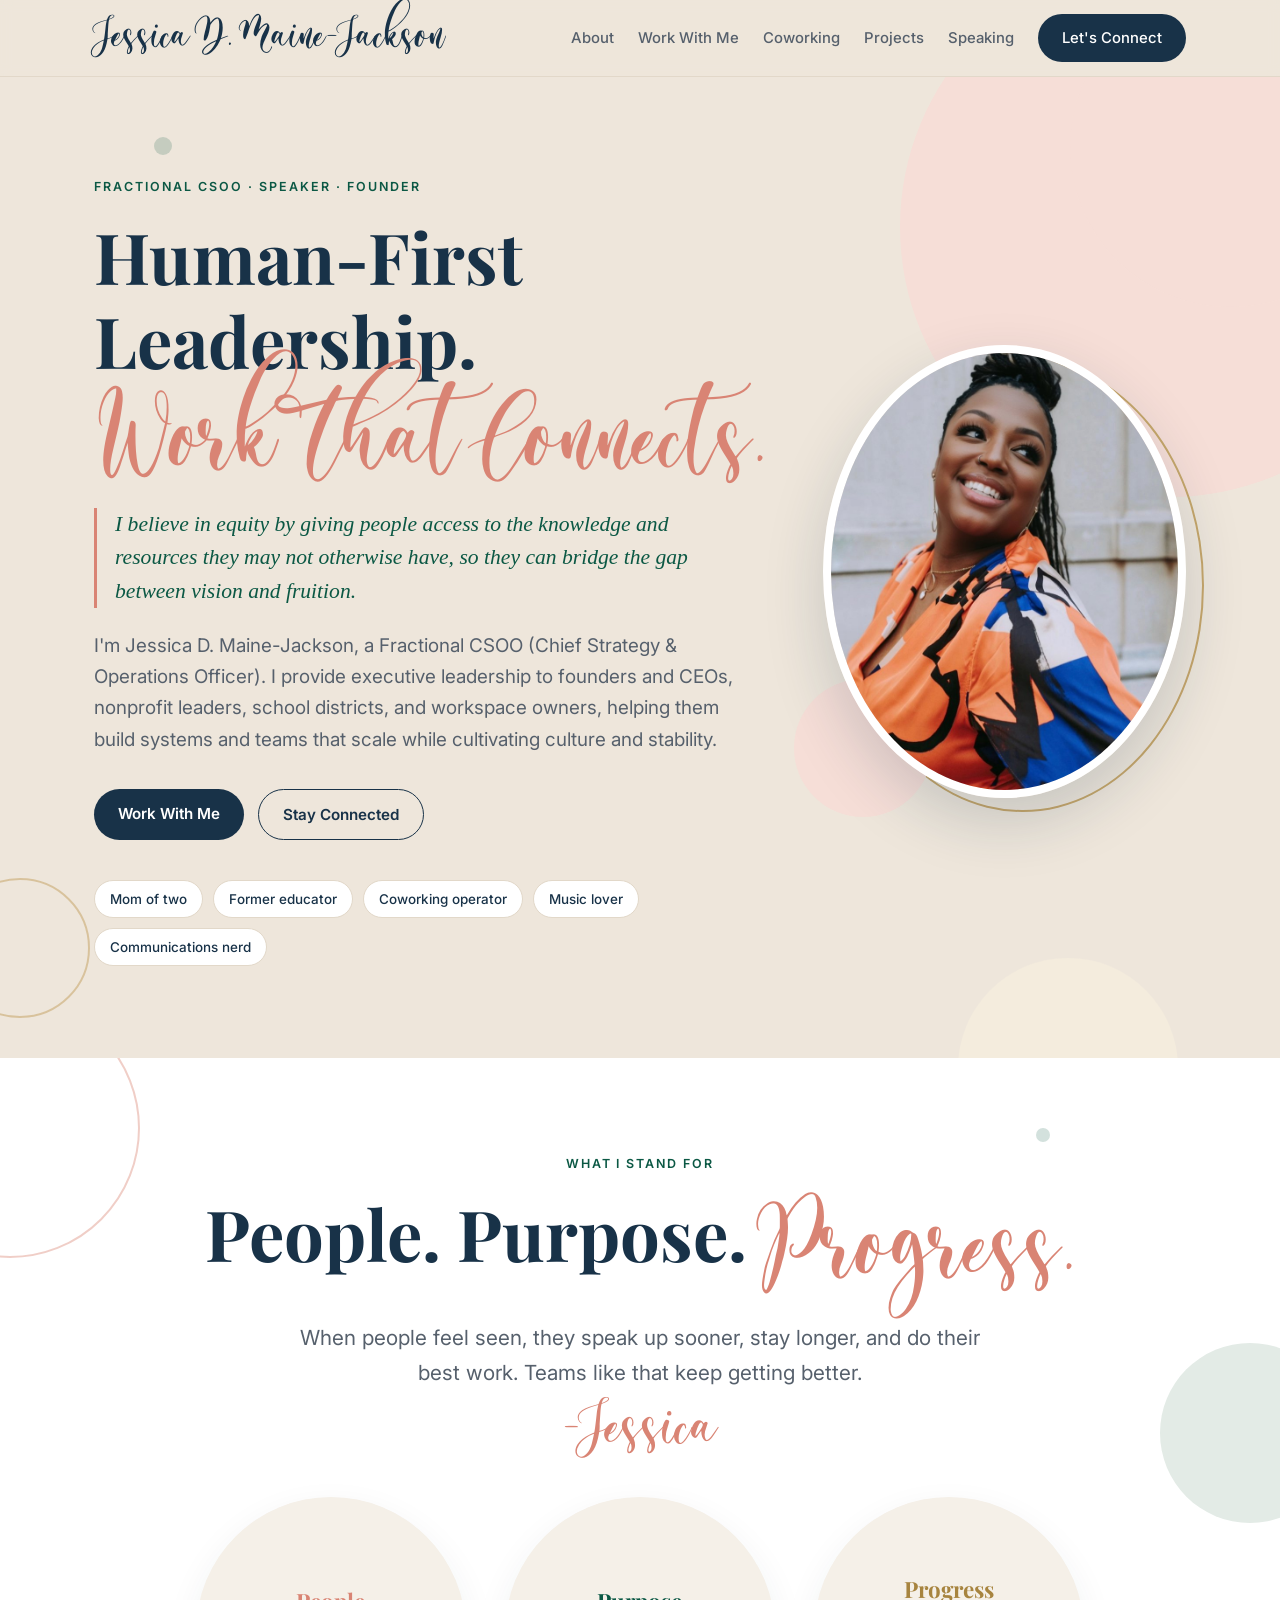
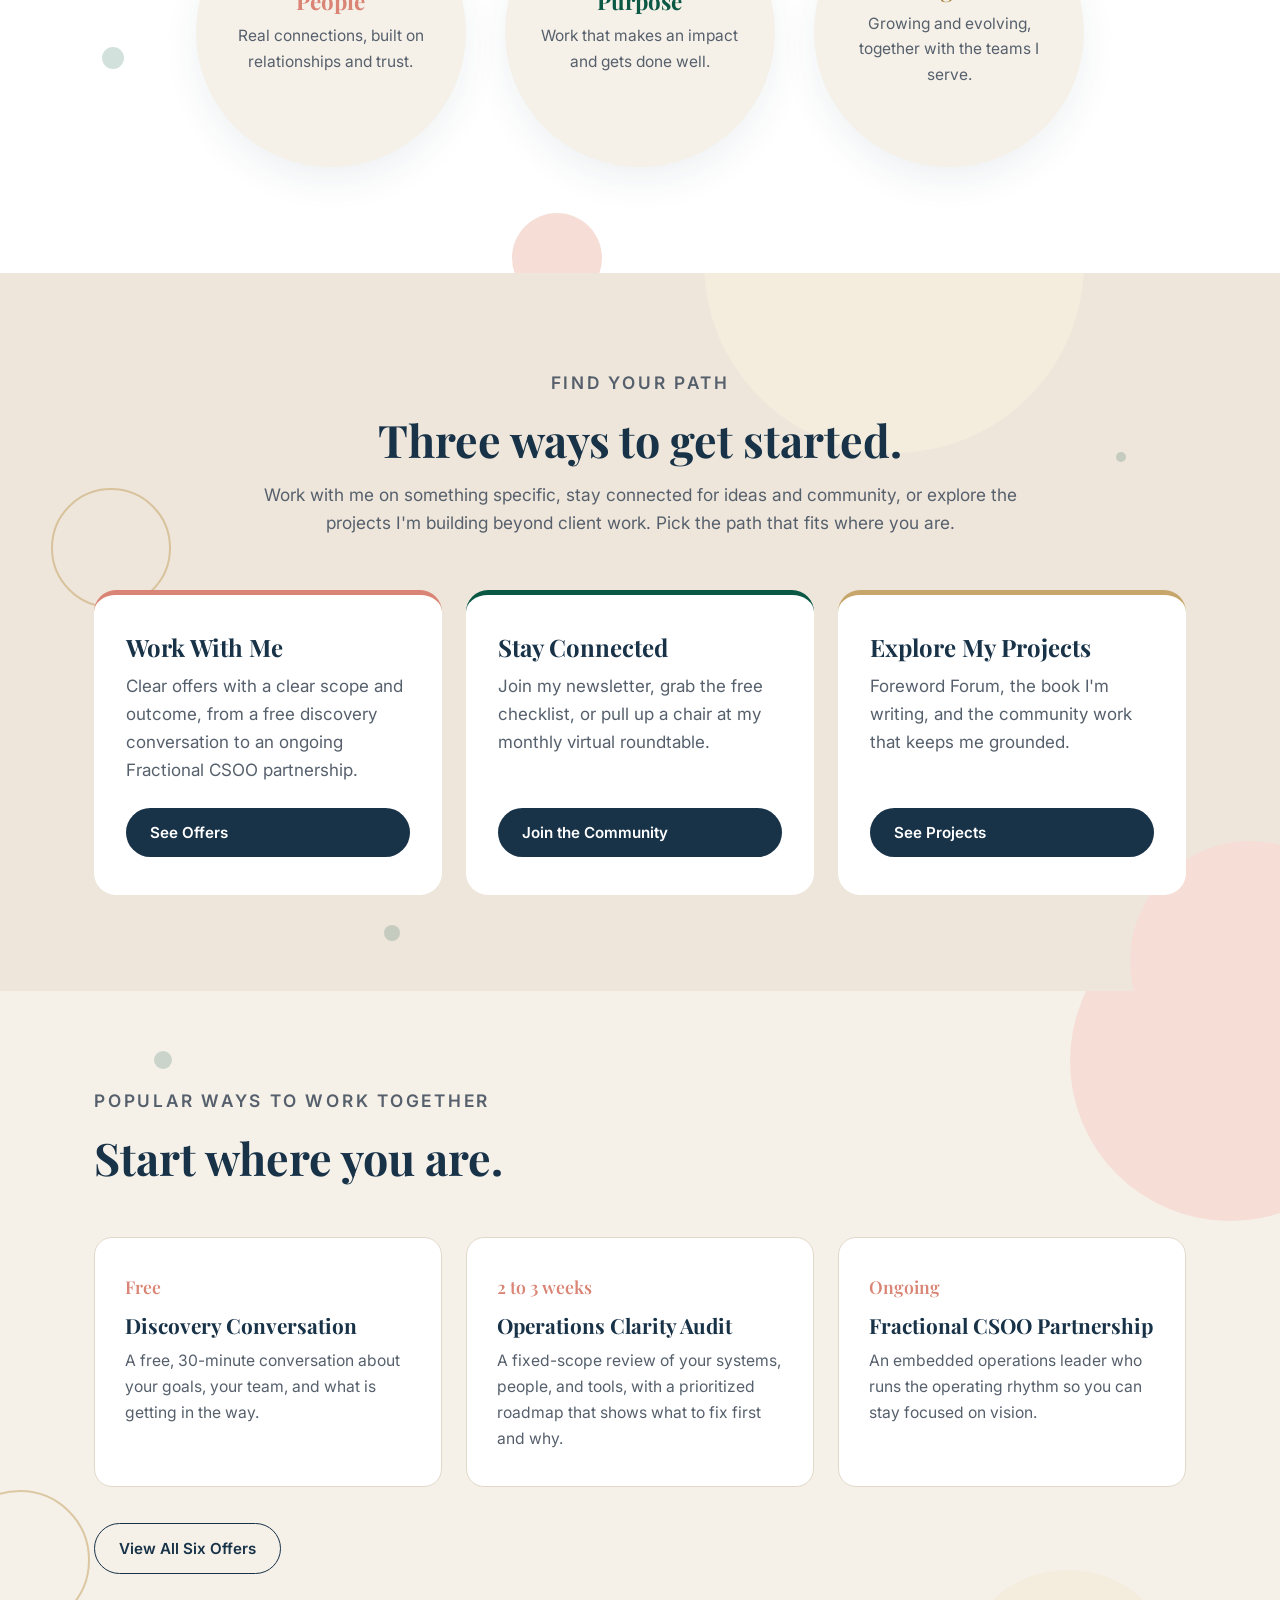
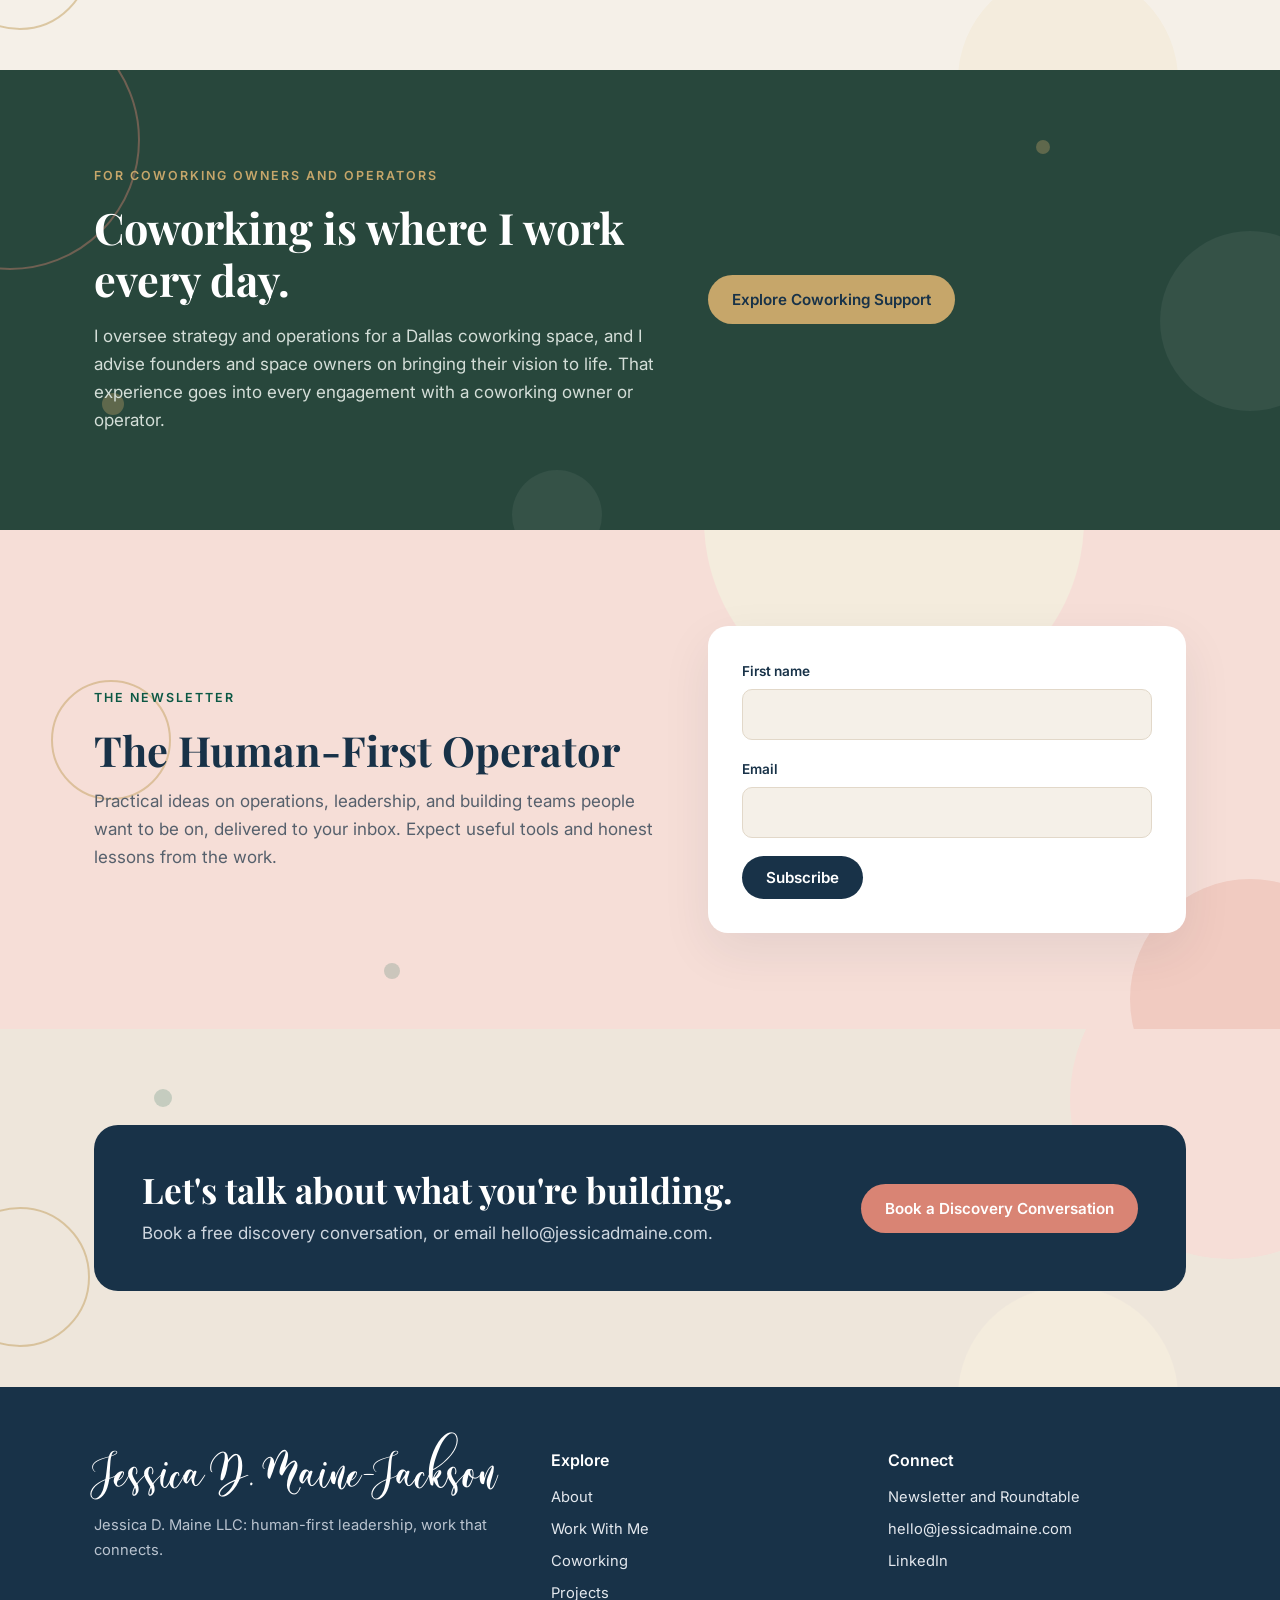
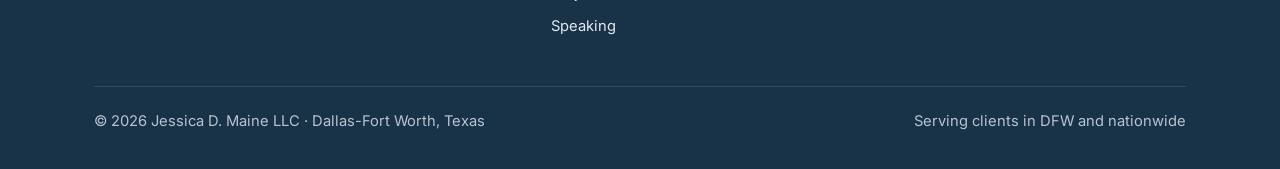
==== commit bf8f8f3c: "Combined hero intro: executive leadership, scale while cultivating culture and stability" ====
--- a/index.html
+++ b/index.html
@@ -4,7 +4,7 @@
 <meta charset="UTF-8">
 <meta name="viewport" content="width=device-width, initial-scale=1.0">
 <title>Jessica D. Maine-Jackson | Human-First Leadership. Work That Connects.</title>
-<meta name="description" content="Jessica D. Maine-Jackson is a Fractional CSOO (Chief Strategy &amp; Operations Officer) and operations executive helping founders, CEOs, nonprofit leaders, school districts, and workspace owners build systems and teams that scale without losing stability.">
+<meta name="description" content="Jessica D. Maine-Jackson is a Fractional CSOO (Chief Strategy &amp; Operations Officer) and operations executive helping founders, CEOs, nonprofit leaders, school districts, and workspace owners build systems and teams that scale while cultivating culture and stability.">
 <meta property="og:title" content="Jessica D. Maine-Jackson | Human-First Leadership. Work That Connects.">
 <meta property="og:description" content="Fractional CSOO, coworking operator, speaker, and founder. Work with me, stay connected, or explore my projects.">
 <meta property="og:url" content="https://jessicadmaine.com">
@@ -40,7 +40,7 @@
         <p class="eyebrow">Fractional CSOO &middot; Speaker &middot; Founder</p>
         <h1>Human-First Leadership. <br><span class="script" style="font-size:1.15em;white-space:nowrap;display:inline-block">Work That Connects.</span></h1>
         <p class="principle">I believe in equity by giving people access to the knowledge and resources they may not otherwise have, so they can bridge the gap between vision and fruition.</p>
-        <p class="lead">I'm Jessica D. Maine-Jackson, a Fractional CSOO (Chief Strategy &amp; Operations Officer) and operations executive. I help founders, CEOs, nonprofit leaders, school districts, and workspace owners build systems and teams that scale without losing stability.</p>
+        <p class="lead">I'm Jessica D. Maine-Jackson, a Fractional CSOO (Chief Strategy &amp; Operations Officer). I provide executive leadership to founders and CEOs, nonprofit leaders, school districts, and workspace owners, helping them build systems and teams that scale while cultivating culture and stability.</p>
         <div class="actions">
           <a href="work-with-me.html" class="btn">Work With Me</a>
           <a href="connect.html" class="btn ghost">Stay Connected</a>
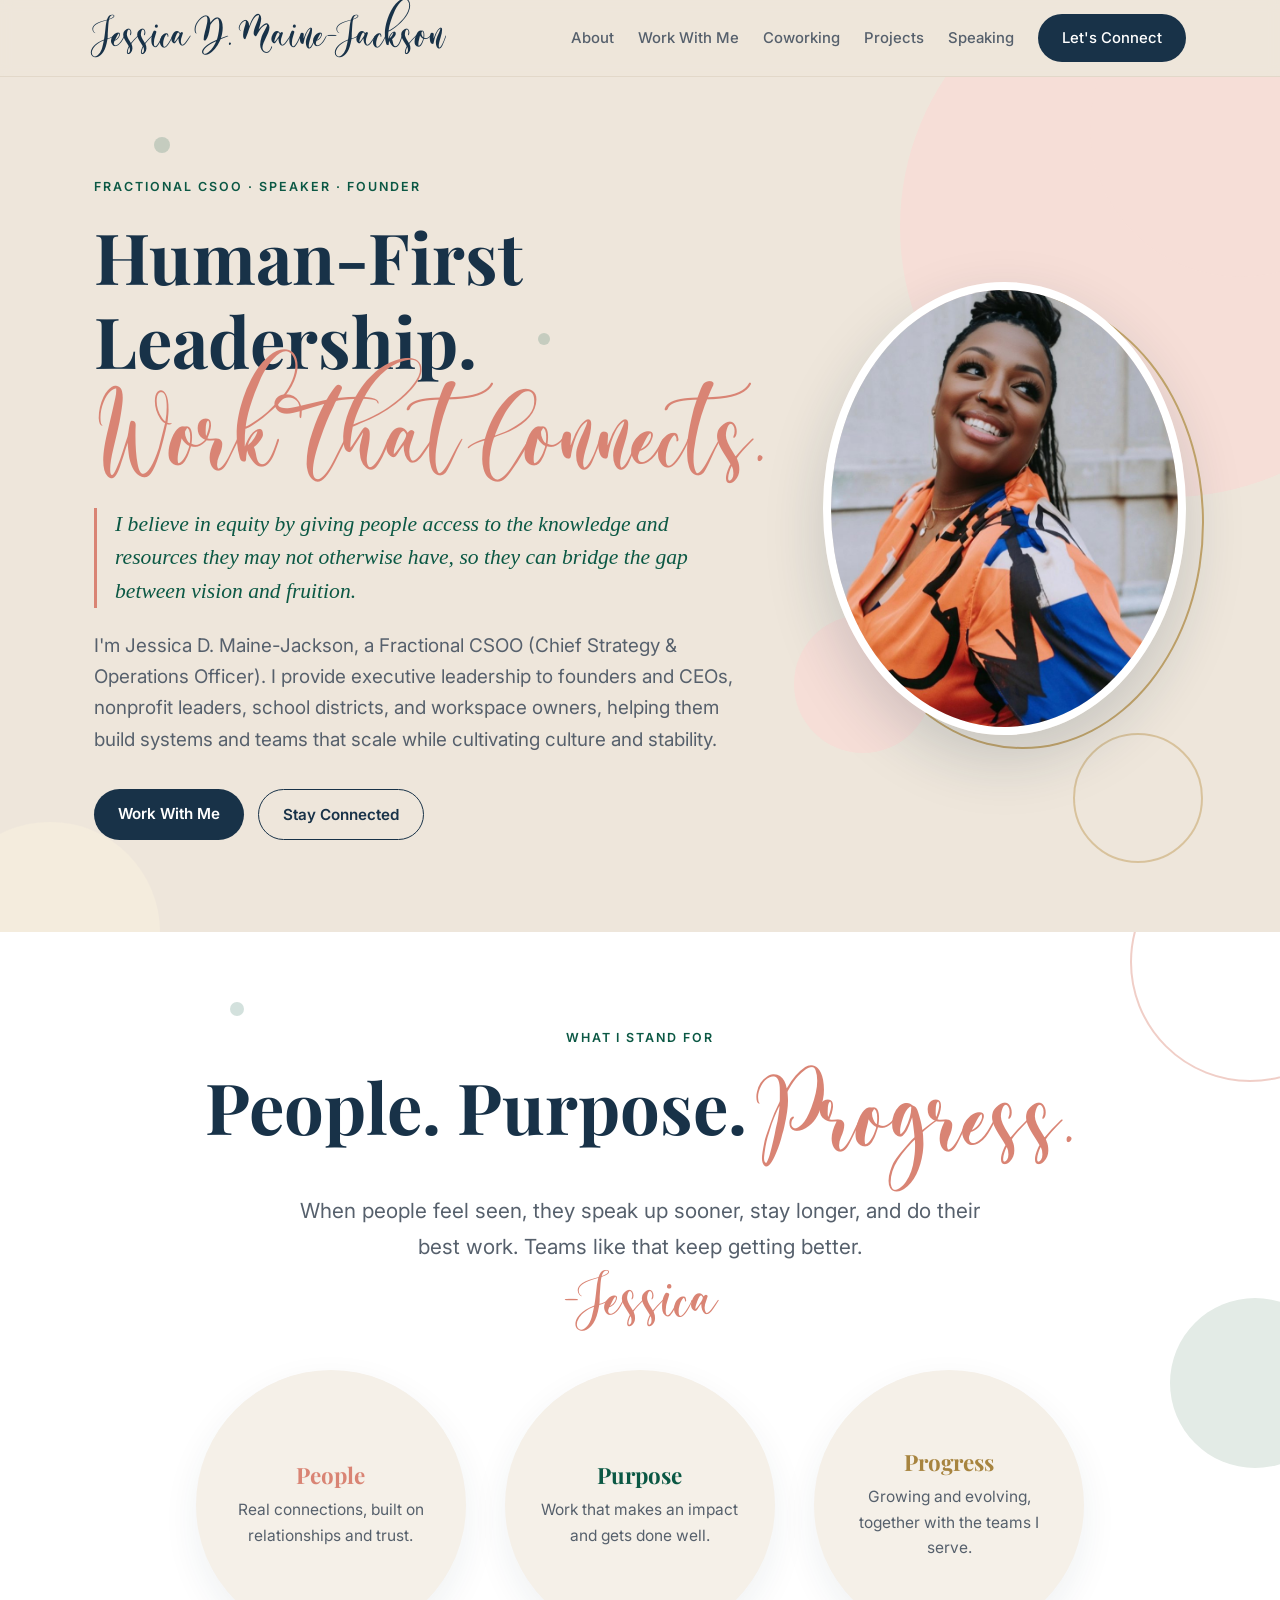
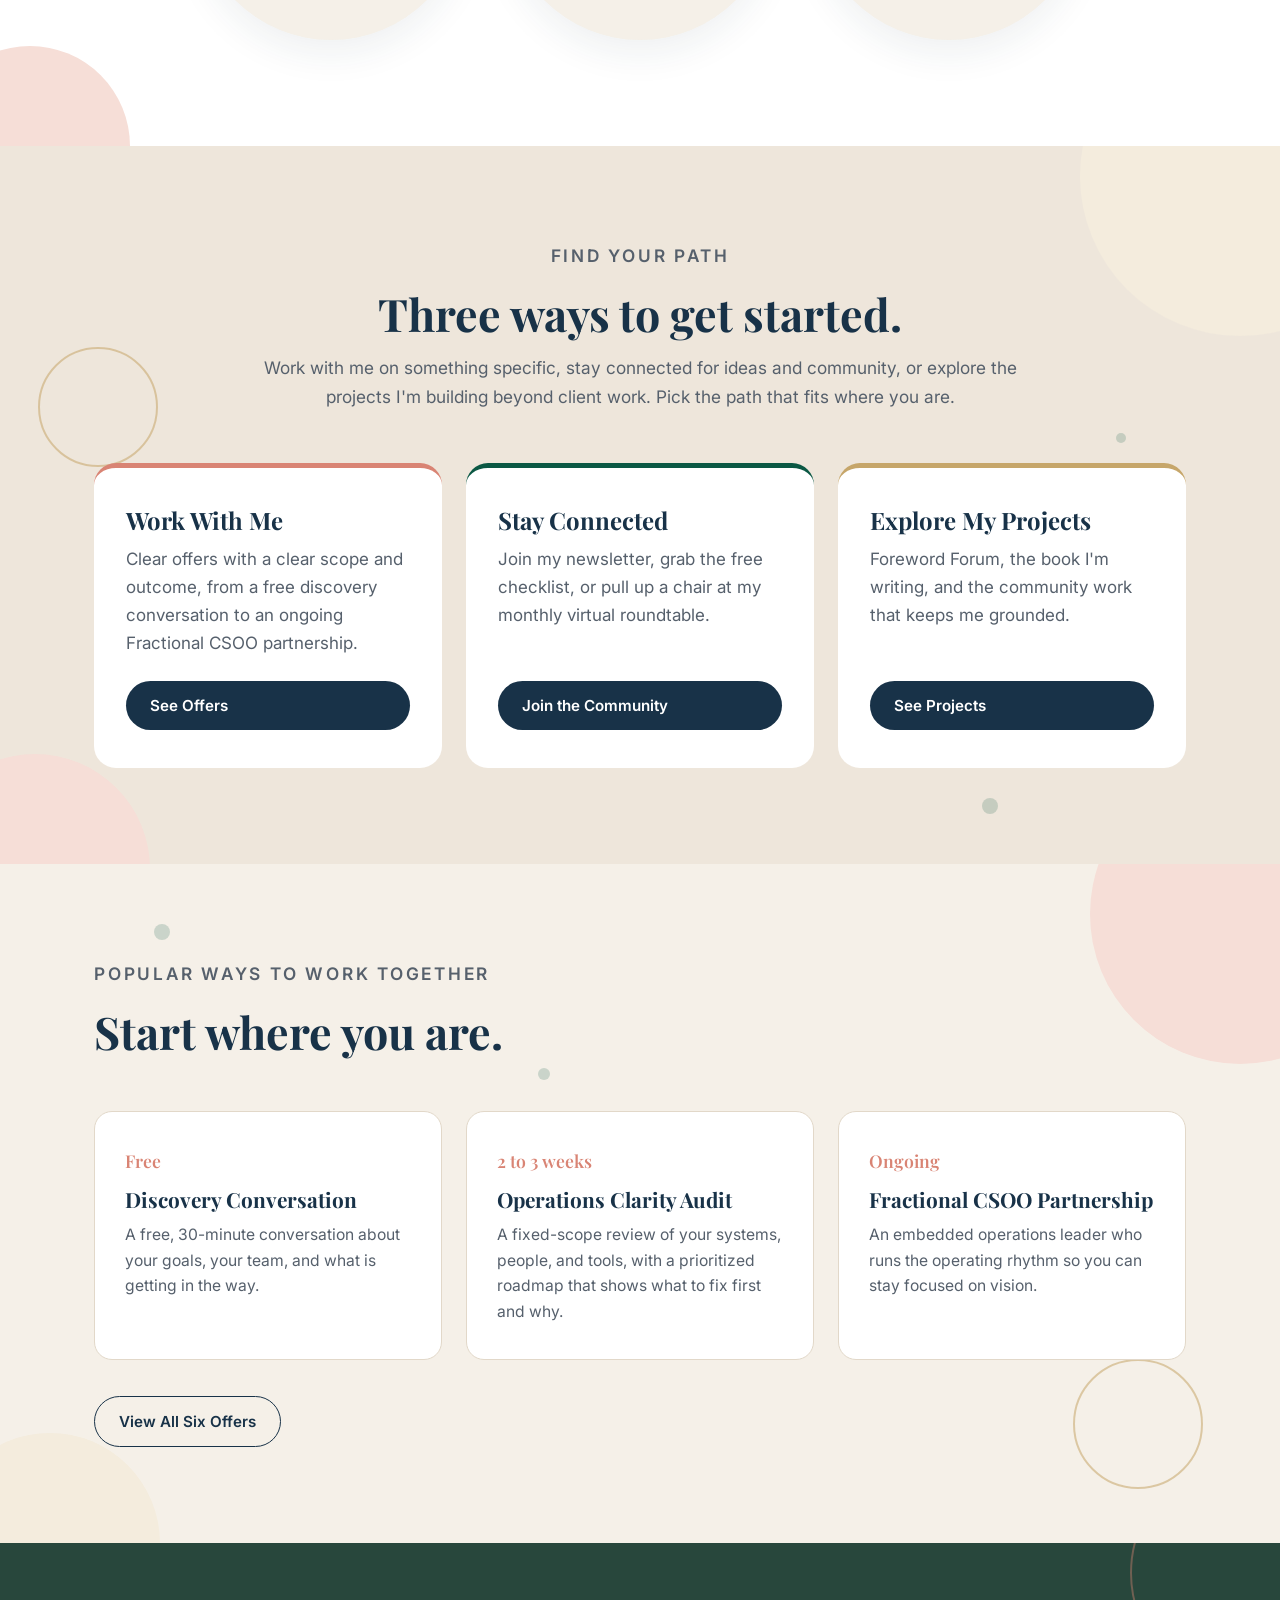
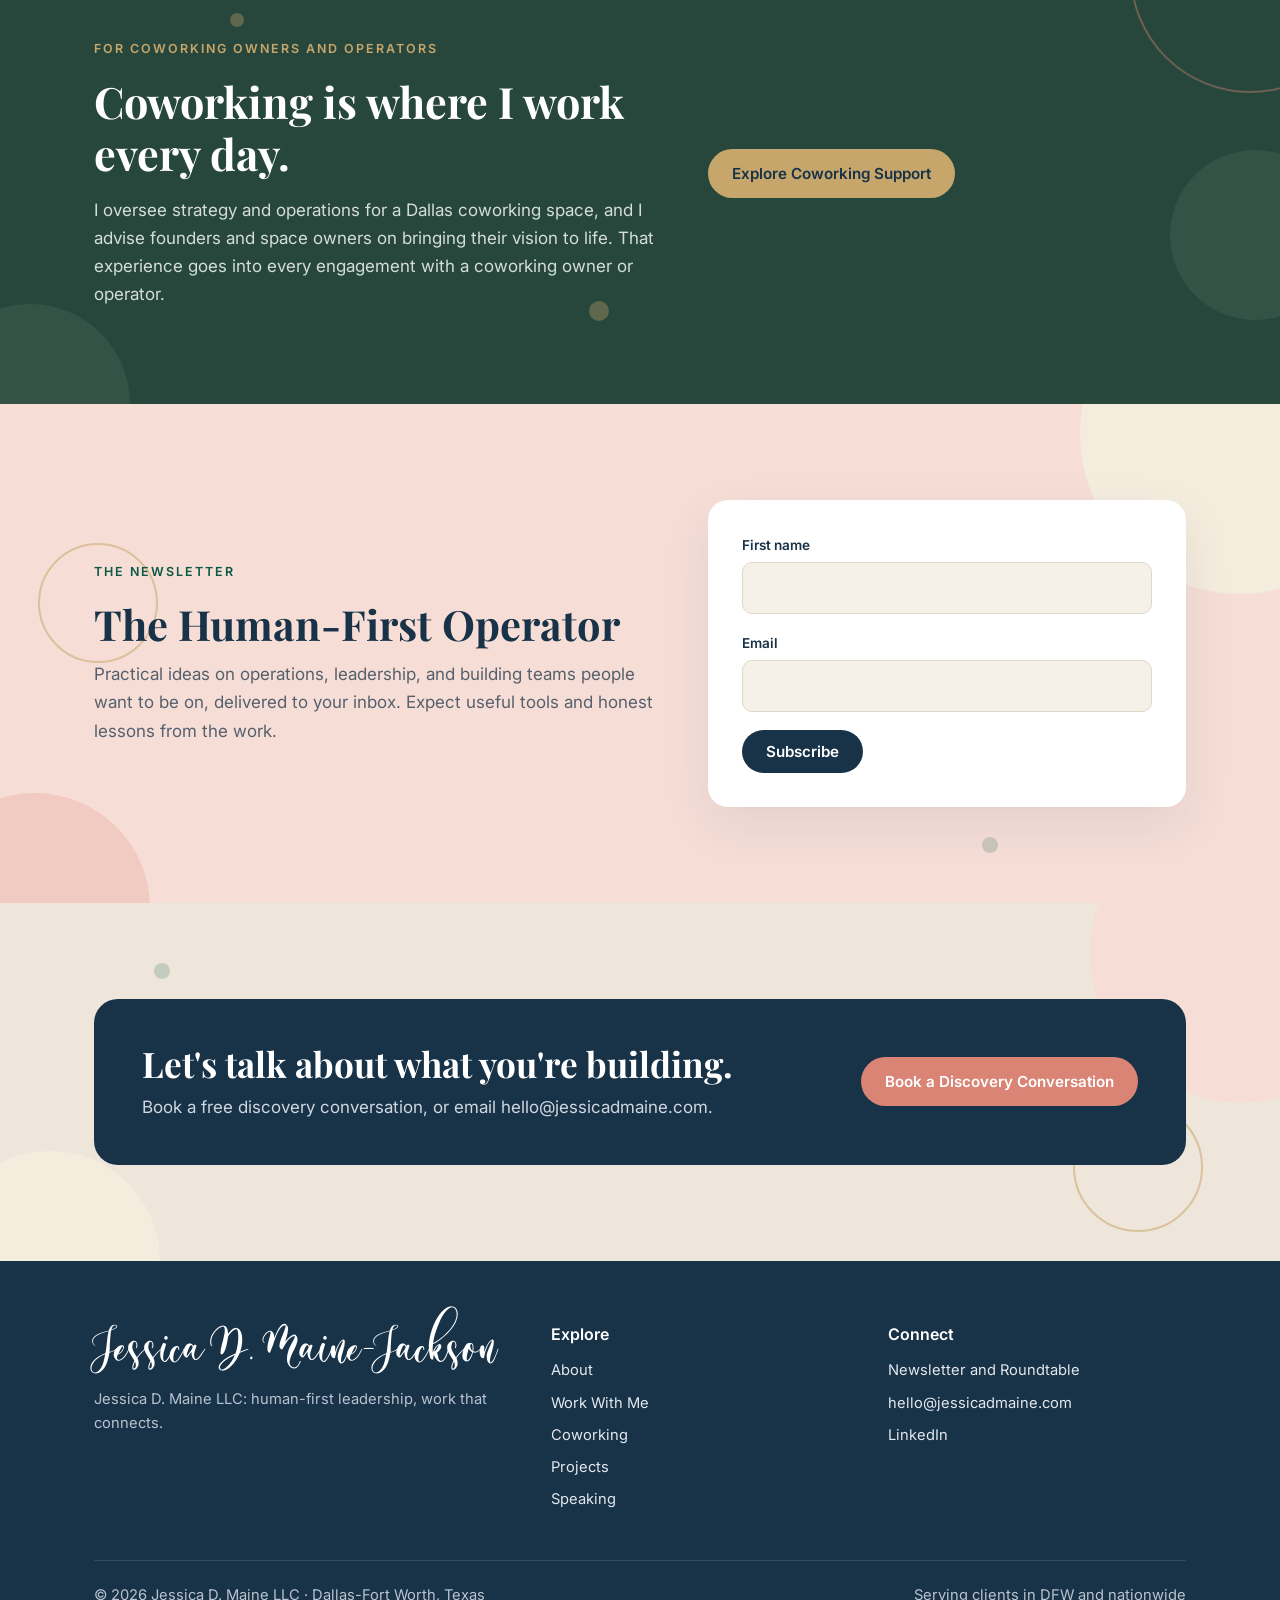
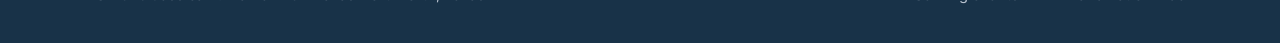
==== commit a8bf4abe: "Remove personal tags from home hero and Beyond the Work section from About" ====
--- a/index.html
+++ b/index.html
@@ -44,13 +44,6 @@
         <div class="actions">
           <a href="work-with-me.html" class="btn">Work With Me</a>
           <a href="connect.html" class="btn ghost">Stay Connected</a>
-        </div>
-        <div class="tags">
-          <span>Mom of two</span>
-          <span>Former educator</span>
-          <span>Coworking operator</span>
-          <span>Music lover</span>
-          <span>Communications nerd</span>
         </div>
       </div>
       <div class="portrait">
--- a/styles.css
+++ b/styles.css
@@ -224,21 +224,23 @@
 .coral-bg .bubbles i.fill-coral{background:#f1cbc1}
 .dark .bubbles i.fill-coral,.dark .bubbles i.fill-gold,.dark .bubbles i.fill-sage{background:rgba(255,255,255,.06)}
 .dark .bubbles i.dot{background:var(--gold);opacity:.35}
-.bubbles.v1 i:nth-child(1){width:320px;height:320px;right:-110px;top:-90px}
-.bubbles.v1 i:nth-child(2){width:140px;height:140px;left:-50px;bottom:40px}
-.bubbles.v1 i:nth-child(3){width:220px;height:220px;right:8%;bottom:-120px}
-.bubbles.v1 i:nth-child(4){width:18px;height:18px;left:12%;top:60px}
-.bubbles.v1 i:nth-child(5){width:12px;height:12px;right:30%;top:40%}
-.bubbles.v2 i:nth-child(1){width:260px;height:260px;left:-120px;top:-60px}
-.bubbles.v2 i:nth-child(2){width:180px;height:180px;right:-60px;top:35%}
-.bubbles.v2 i:nth-child(3){width:90px;height:90px;left:40%;bottom:-30px}
-.bubbles.v2 i:nth-child(4){width:14px;height:14px;right:18%;top:70px}
-.bubbles.v2 i:nth-child(5){width:22px;height:22px;left:8%;bottom:25%}
-.bubbles.v3 i:nth-child(1){width:380px;height:380px;left:55%;top:-200px}
-.bubbles.v3 i:nth-child(2){width:120px;height:120px;left:4%;top:30%}
-.bubbles.v3 i:nth-child(3){width:240px;height:240px;right:-90px;bottom:-90px}
-.bubbles.v3 i:nth-child(4){width:16px;height:16px;left:30%;bottom:50px}
-.bubbles.v3 i:nth-child(5){width:10px;height:10px;right:12%;top:25%}
+/* Layout rule: top-edge circles sit on the RIGHT, bottom-edge circles sit on the LEFT,
+   so circles in neighboring sections never meet; same-color shapes in a section are kept apart. */
+.bubbles.v1 i:nth-child(1){width:300px;height:300px;right:-110px;top:-100px}
+.bubbles.v1 i:nth-child(2){width:130px;height:130px;right:6%;bottom:8%}
+.bubbles.v1 i:nth-child(3){width:220px;height:220px;left:-60px;bottom:-110px}
+.bubbles.v1 i:nth-child(4){width:16px;height:16px;left:12%;top:60px}
+.bubbles.v1 i:nth-child(5){width:12px;height:12px;left:42%;top:30%}
+.bubbles.v2 i:nth-child(1){width:240px;height:240px;right:-90px;top:-90px}
+.bubbles.v2 i:nth-child(2){width:170px;height:170px;right:-60px;top:45%}
+.bubbles.v2 i:nth-child(3){width:200px;height:200px;left:-70px;bottom:-100px}
+.bubbles.v2 i:nth-child(4){width:14px;height:14px;left:18%;top:70px}
+.bubbles.v2 i:nth-child(5){width:20px;height:20px;left:46%;bottom:18%}
+.bubbles.v3 i:nth-child(1){width:320px;height:320px;right:-120px;top:-130px}
+.bubbles.v3 i:nth-child(2){width:120px;height:120px;left:3%;top:28%}
+.bubbles.v3 i:nth-child(3){width:230px;height:230px;left:-80px;bottom:-120px}
+.bubbles.v3 i:nth-child(4){width:16px;height:16px;right:22%;bottom:50px}
+.bubbles.v3 i:nth-child(5){width:10px;height:10px;right:12%;top:40%}
 @media (max-width:640px){.bubbles i:nth-child(1){transform:scale(.6)}.bubbles i:nth-child(3){transform:scale(.6)}}
 
 /* Brand promise: People. Purpose. Progress. */
